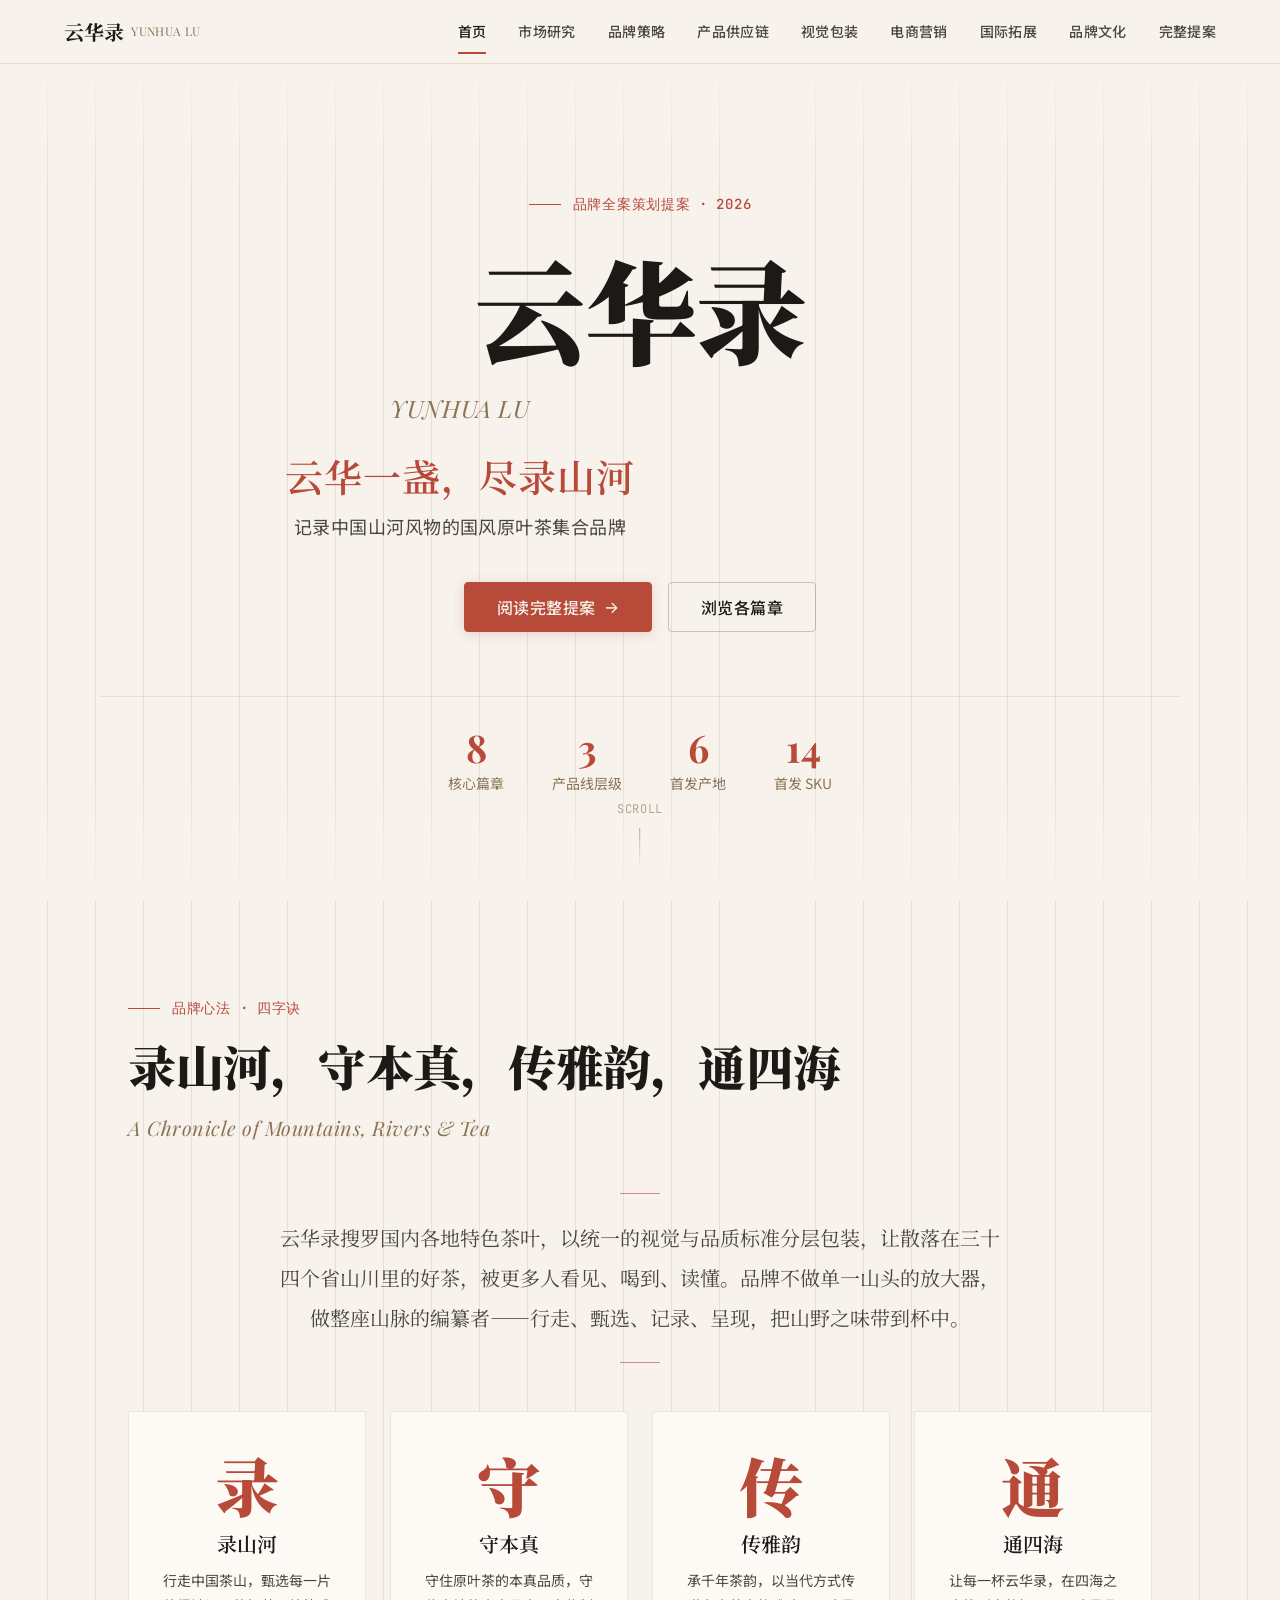
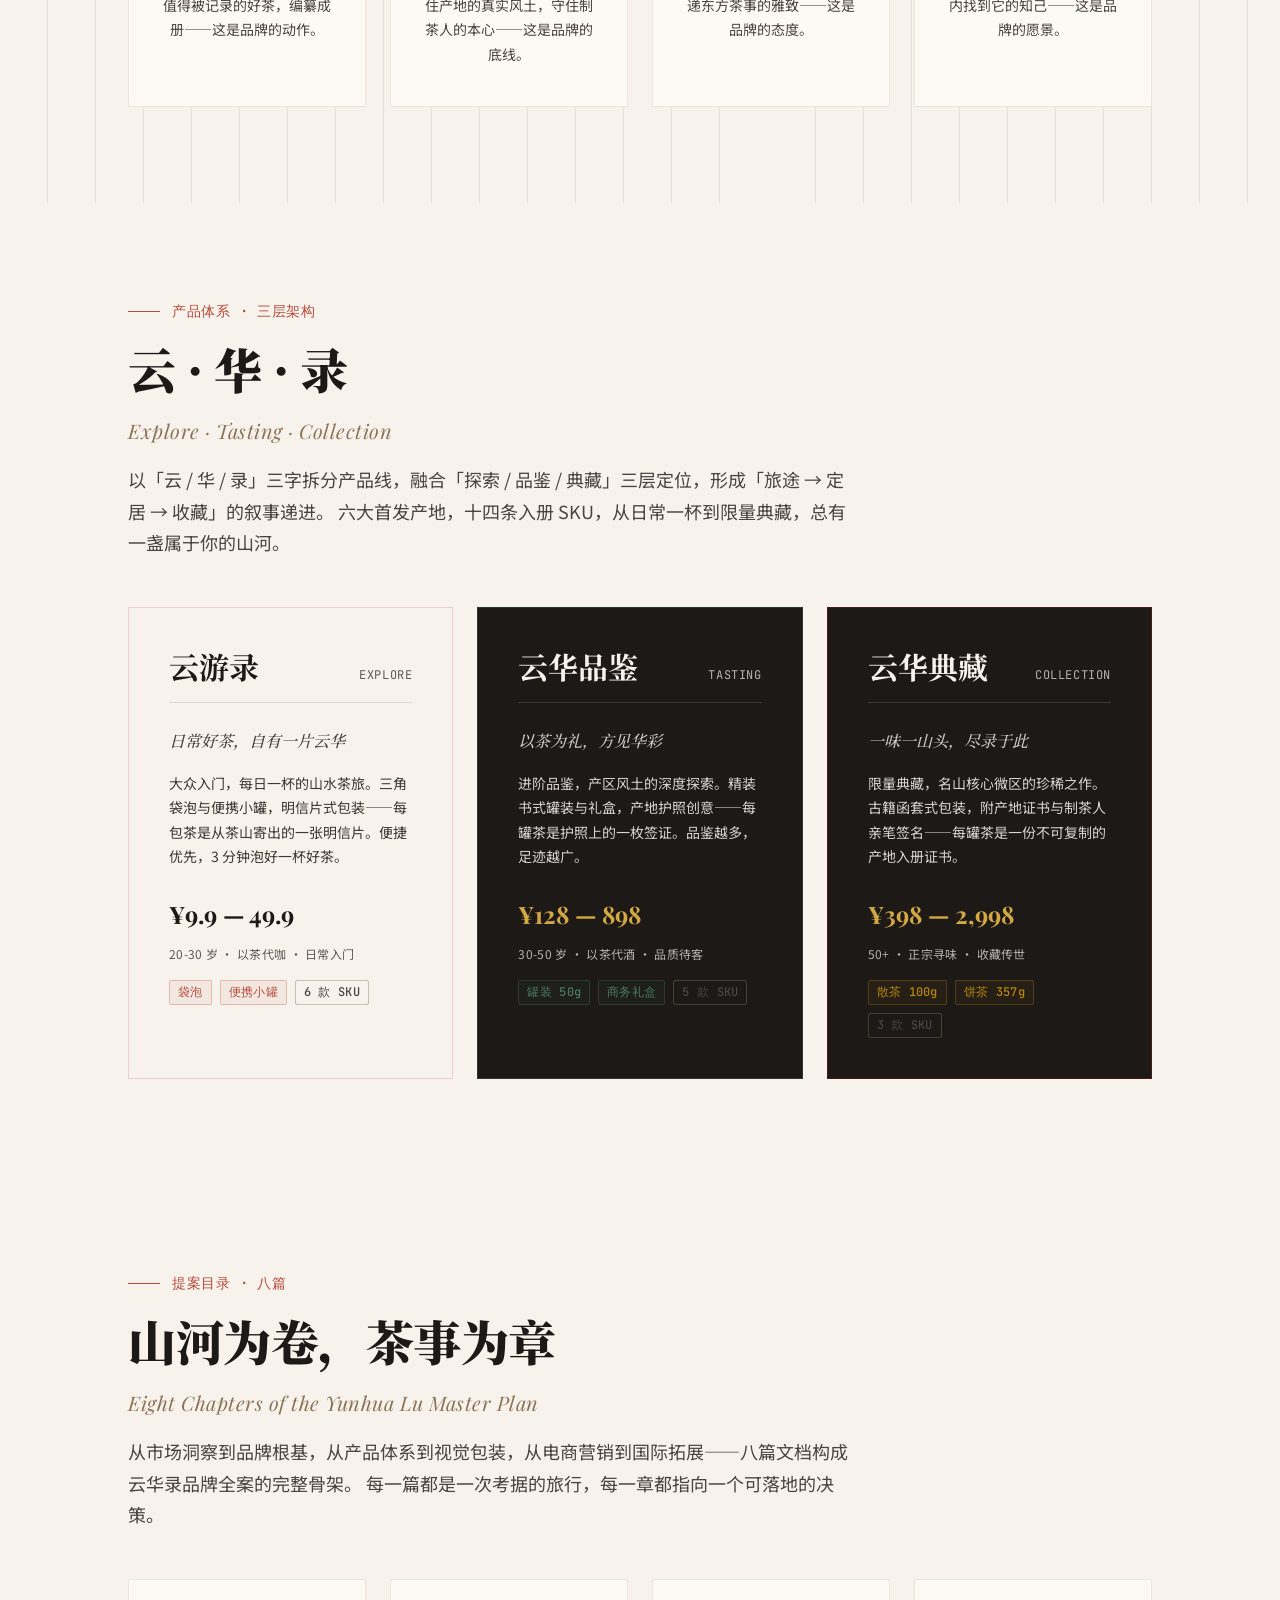
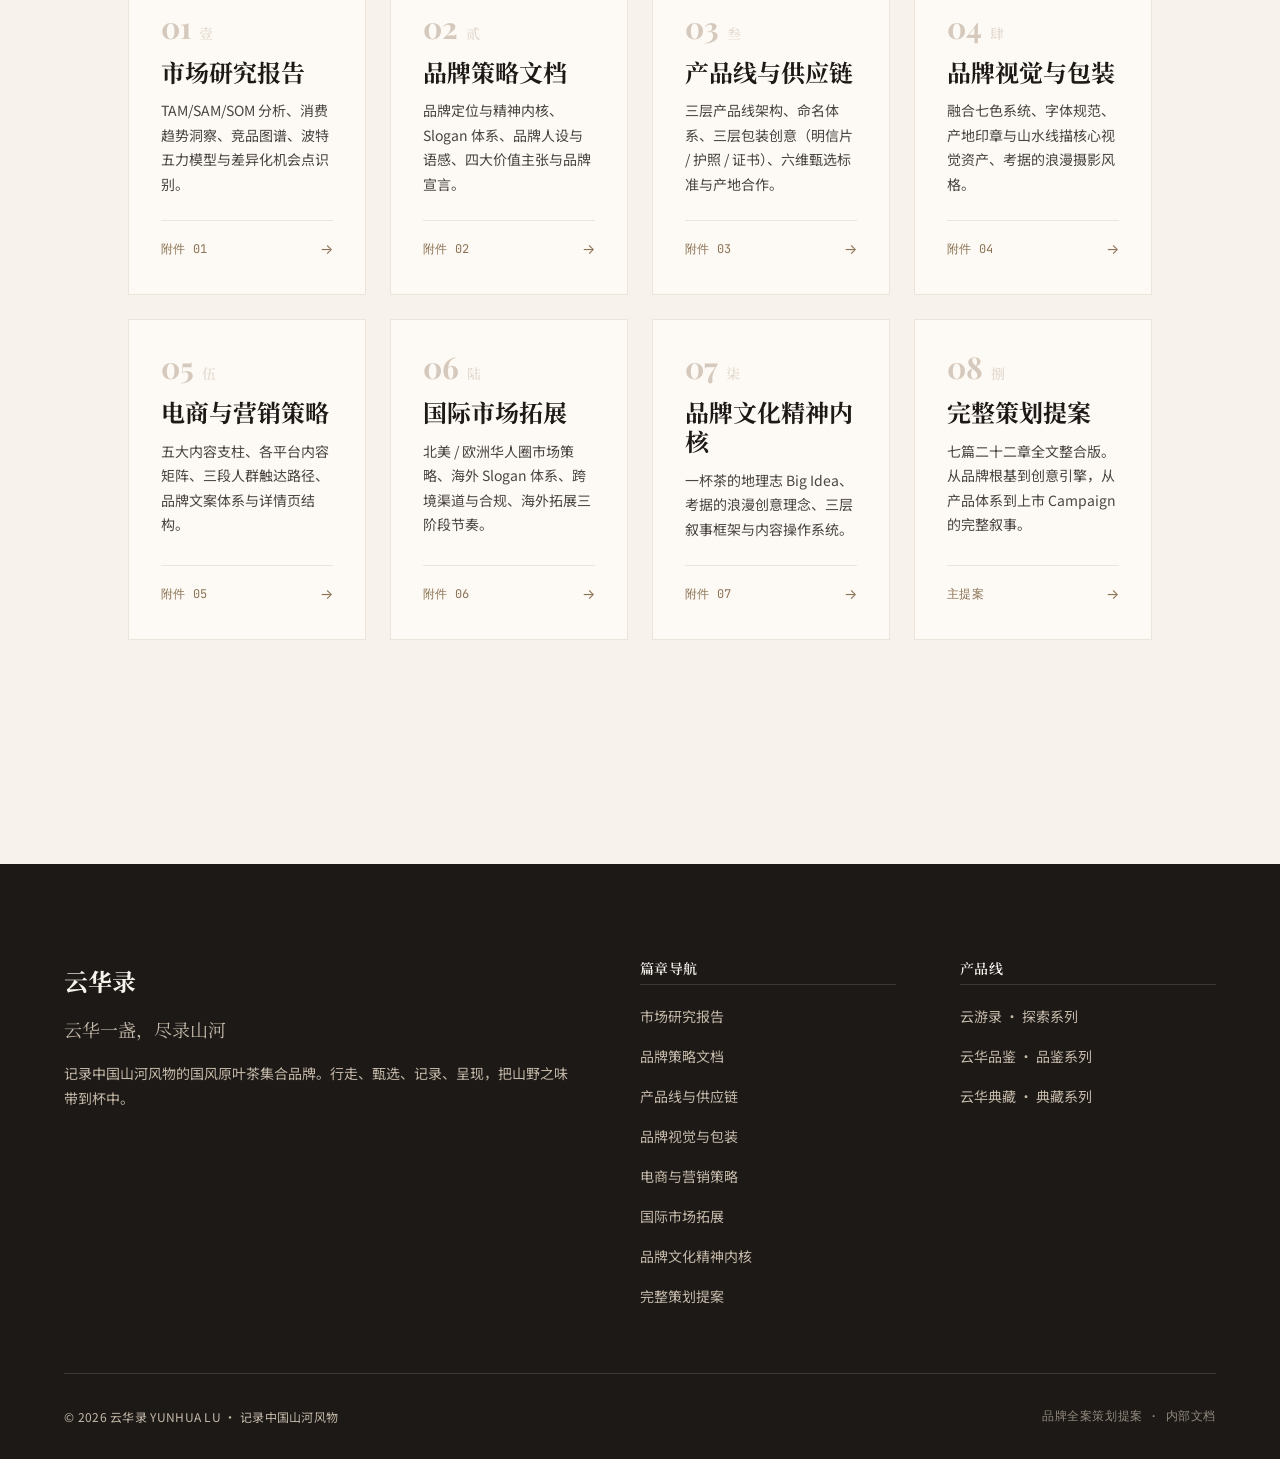
==== index.html @ d943ca6e "云华录品牌全案网站 - 新中式典籍风 9页HTML网站 + 6个CSS + 2个JS，总计724K - 首页：品牌Hero + 三层产品线 + 篇章导航 - 8个篇章页：市场研究/品牌策略/产品供应链" ====
<!DOCTYPE html>
<html lang="zh-CN">
<head>
  <meta charset="UTF-8">
  <meta name="viewport" content="width=device-width, initial-scale=1.0">
  <title>云华录 · 云华一盏，尽录山河</title>
  <meta name="description" content="云华录——记录中国山河风物的国风原叶茶集合品牌。云华一盏，尽录山河。读中国，喝好茶。品牌全案策划提案。">
  <meta name="author" content="云华录品牌策划组">

  <!-- 设计令牌（tokens → base → layout → components） -->
  <link rel="stylesheet" href="assets/css/tokens.css">
  <link rel="stylesheet" href="assets/css/base.css">
  <link rel="stylesheet" href="assets/css/layout.css">
  <link rel="stylesheet" href="assets/css/components.css">
  <link rel="stylesheet" href="assets/css/pages.css">

  <!-- Favicon（inline SVG · 封泥朱底 + 云字） -->
  <link rel="icon" href="data:image/svg+xml,<svg xmlns='http://www.w3.org/2000/svg' viewBox='0 0 36 36'><rect width='36' height='36' rx='2' fill='%23B84A3A'/><text x='18' y='26' font-size='20' font-family='serif' font-weight='bold' fill='%23F7F2EC' text-anchor='middle'>云</text></svg>">

  <!-- 首页专属样式 + JS/CSS 兼容垫片 -->
  <style>
    /* ===== 首页区块通用 ===== */
    .home-section {
      position: relative;
      padding: var(--space-24) var(--space-page-x);
      overflow: hidden;
    }

    /* ===== Hero 区 ===== */
    .home-hero {
      position: relative;
      min-height: calc(100vh - var(--space-nav-height));
      display: flex;
      flex-direction: column;
      align-items: center;
      justify-content: center;
      padding: var(--space-20) var(--space-page-x) var(--space-16);
      overflow: hidden;
    }
    .home-hero-inner {
      position: relative;
      z-index: 1;
      width: 100%;
      max-width: var(--container-content);
      margin-inline: auto;
      text-align: center;
    }
    .home-hero .hero-content { margin-inline: auto; text-align: center; }
    .home-hero .hero-eyebrow { justify-content: center; }
    .home-hero .hero-title {
      font-size: clamp(4rem, 2.5rem + 8vw, 7rem);
      margin-bottom: var(--space-3);
    }
    .home-hero .hero-title-en { margin-bottom: var(--space-6); }
    .home-hero .hero-desc { margin-inline: auto; }
    .home-hero .hero-actions { justify-content: center; }
    .home-hero .hero-stats { justify-content: center; }

    /* 主 Slogan（封泥朱大字） */
    .hero-slogan {
      font-family: var(--font-cn-heading);
      font-size: var(--text-3xl);
      font-weight: var(--font-weight-semibold);
      color: var(--color-accent-vermilion);
      letter-spacing: var(--tracking-wide);
      line-height: var(--leading-tight);
      margin-bottom: var(--space-3);
    }

    /* 品牌定位语 */
    .hero-positioning {
      font-family: var(--font-cn-body);
      font-size: var(--text-md);
      color: var(--color-text-secondary);
      letter-spacing: var(--tracking-wide);
      margin-bottom: var(--space-10);
    }

    /* 滚动引导 */
    .scroll-cue {
      position: absolute;
      bottom: var(--space-8);
      left: 50%;
      transform: translateX(-50%);
      display: flex;
      flex-direction: column;
      align-items: center;
      gap: var(--space-2);
      z-index: 1;
      pointer-events: none;
    }
    .scroll-cue-text {
      font-family: var(--font-mono);
      font-size: var(--text-xs);
      color: var(--color-text-tertiary);
      letter-spacing: var(--tracking-wider);
      text-transform: uppercase;
    }
    .scroll-cue-line {
      width: 1px;
      height: 40px;
      background: linear-gradient(to bottom, var(--color-text-tertiary), transparent);
      animation: scroll-cue-pulse 2.4s var(--ease-in-out) infinite;
      transform-origin: top;
    }
    @keyframes scroll-cue-pulse {
      0%, 100% { opacity: 0.25; transform: scaleY(0.5); }
      50% { opacity: 1; transform: scaleY(1); }
    }
    @media (prefers-reduced-motion: reduce) {
      .scroll-cue-line { animation: none; opacity: 0.5; }
    }

    /* ===== 品牌精髓区引言 ===== */
    .essence-intro {
      max-width: var(--container-prose);
      margin: var(--space-8) auto 0;
      font-family: var(--font-cn-heading);
      font-size: var(--text-lg);
      line-height: var(--leading-loose);
      color: var(--color-text-secondary);
      text-align: center;
      position: relative;
      z-index: 1;
    }
    .essence-intro::before,
    .essence-intro::after {
      content: "";
      display: block;
      width: 40px;
      height: 1px;
      background: var(--color-accent-vermilion);
      margin: var(--space-6) auto;
      opacity: 0.6;
    }

    /* ===== 产品线区 ===== */
    .product-line-slogan {
      font-family: var(--font-cn-heading);
      font-size: var(--text-base);
      font-weight: var(--font-weight-medium);
      opacity: 0.8;
      margin-bottom: var(--space-4);
      font-style: italic;
    }
    .product-line-meta {
      display: flex;
      flex-wrap: wrap;
      gap: var(--space-2);
      margin-top: var(--space-4);
    }

    /* ===== 篇章导航区副标题 ===== */
    .home-chapters .section-header {
      margin-bottom: var(--space-4);
    }

    /* ===== JS/CSS 兼容垫片 ===== */
    /* scroll.js 添加 .in-view，但 components.css 目标为 .visible —— 垫片桥接 */
    .reveal.in-view {
      opacity: 1;
      transform: translateY(0);
    }
    /* scroll.js 添加 .is-visible，但 components.css 目标为 .visible —— 垫片桥接 */
    .back-to-top.is-visible {
      opacity: 1;
      visibility: visible;
      transform: translateY(0);
    }
  </style>
</head>
<body>

  <!-- 阅读进度条 -->
  <div class="reading-progress" aria-hidden="true"></div>

  <!-- ==========================================================================
       全局导航（.site-nav · 固定顶部 · 暖宣白底 + 藏经褐细线）
       ========================================================================== -->
  <header class="site-nav">
    <div class="site-nav-inner">
      <a href="index.html" class="nav-logo">
        <span>云华录</span>
        <span class="nav-logo-en">YUNHUA LU</span>
      </a>

      <ul class="nav-list">
        <li><a href="index.html" class="nav-link active">首页</a></li>
        <li><a href="pages/market-research.html" class="nav-link">市场研究</a></li>
        <li><a href="pages/brand-foundation.html" class="nav-link">品牌策略</a></li>
        <li><a href="pages/product-supply.html" class="nav-link">产品供应链</a></li>
        <li><a href="pages/visual-packaging.html" class="nav-link">视觉包装</a></li>
        <li><a href="pages/ecommerce-marketing.html" class="nav-link">电商营销</a></li>
        <li><a href="pages/international.html" class="nav-link">国际拓展</a></li>
        <li><a href="pages/brand-culture.html" class="nav-link">品牌文化</a></li>
        <li><a href="pages/full-proposal.html" class="nav-link">完整提案</a></li>
      </ul>

      <button class="nav-toggle" aria-label="打开菜单" aria-expanded="false">
        <span></span><span></span><span></span>
      </button>
    </div>
  </header>

  <!-- 移动端全屏抽屉菜单 -->
  <div class="nav-drawer">
    <ul class="nav-drawer-list">
      <li><a href="index.html" class="nav-drawer-link active">首页</a></li>
      <li><a href="pages/market-research.html" class="nav-drawer-link">市场研究</a></li>
      <li><a href="pages/brand-foundation.html" class="nav-drawer-link">品牌策略</a></li>
      <li><a href="pages/product-supply.html" class="nav-drawer-link">产品供应链</a></li>
      <li><a href="pages/visual-packaging.html" class="nav-drawer-link">视觉包装</a></li>
      <li><a href="pages/ecommerce-marketing.html" class="nav-drawer-link">电商营销</a></li>
      <li><a href="pages/international.html" class="nav-drawer-link">国际拓展</a></li>
      <li><a href="pages/brand-culture.html" class="nav-drawer-link">品牌文化</a></li>
      <li><a href="pages/full-proposal.html" class="nav-drawer-link">完整提案</a></li>
    </ul>
  </div>

  <!-- ==========================================================================
       页面主体
       ========================================================================== -->
  <main class="site-main">

    <!-- ===================== Hero 区 ===================== -->
    <section class="home-hero">
      <!-- 茶典格线竖线背景（上下淡出） -->
      <div class="tea-grid-bg-fade" aria-hidden="true"></div>

      <div class="home-hero-inner">
        <div class="hero-content reveal">
          <div class="hero-eyebrow">品牌全案策划提案 · 2026</div>

          <h1 class="hero-title">云华录</h1>
          <p class="hero-title-en">YUNHUA LU</p>

          <p class="hero-slogan">云华一盏，尽录山河</p>
          <p class="hero-positioning">记录中国山河风物的国风原叶茶集合品牌</p>

          <div class="hero-actions">
            <a href="pages/full-proposal.html" class="btn btn-primary btn-lg btn-arrow">阅读完整提案</a>
            <a href="#chapters" class="btn btn-outline btn-lg">浏览各篇章</a>
          </div>

          <div class="hero-stats">
            <div class="hero-stat">
              <span class="hero-stat-value">8</span>
              <span class="hero-stat-label">核心篇章</span>
            </div>
            <div class="hero-stat">
              <span class="hero-stat-value">3</span>
              <span class="hero-stat-label">产品线层级</span>
            </div>
            <div class="hero-stat">
              <span class="hero-stat-value">6</span>
              <span class="hero-stat-label">首发产地</span>
            </div>
            <div class="hero-stat">
              <span class="hero-stat-value">14</span>
              <span class="hero-stat-label">首发 SKU</span>
            </div>
          </div>
        </div>
      </div>

      <!-- 滚动引导动画 -->
      <div class="scroll-cue" aria-hidden="true">
        <span class="scroll-cue-text">SCROLL</span>
        <span class="scroll-cue-line"></span>
      </div>
    </section>

    <!-- ===================== 品牌精髓区 ===================== -->
    <section class="home-section home-essence" id="essence">
      <!-- 茶典格线竖线背景 -->
      <div class="tea-grid-bg" aria-hidden="true"></div>

      <div class="container-wide" style="position: relative; z-index: 1;">
        <div class="section-header reveal">
          <div class="section-eyebrow">品牌心法 · 四字诀</div>
          <h2 class="section-title">录山河，守本真，传雅韵，通四海</h2>
          <p class="section-title-en">A Chronicle of Mountains, Rivers &amp; Tea</p>
        </div>

        <!-- 品牌故事引言（提取自主提案 1.1 品牌定位） -->
        <blockquote class="essence-intro reveal">
          云华录搜罗国内各地特色茶叶，以统一的视觉与品质标准分层包装，让散落在三十四个省山川里的好茶，被更多人看见、喝到、读懂。品牌不做单一山头的放大器，做整座山脉的编纂者——行走、甄选、记录、呈现，把山野之味带到杯中。
        </blockquote>

        <!-- 四字诀卡片 -->
        <div class="essence-grid">
          <div class="essence-card reveal reveal-delay-1">
            <div class="essence-char">录</div>
            <h3 class="essence-title">录山河</h3>
            <p class="essence-desc">行走中国茶山，甄选每一片值得被记录的好茶，编纂成册——这是品牌的动作。</p>
          </div>
          <div class="essence-card reveal reveal-delay-2">
            <div class="essence-char">守</div>
            <h3 class="essence-title">守本真</h3>
            <p class="essence-desc">守住原叶茶的本真品质，守住产地的真实风土，守住制茶人的本心——这是品牌的底线。</p>
          </div>
          <div class="essence-card reveal reveal-delay-3">
            <div class="essence-char">传</div>
            <h3 class="essence-title">传雅韵</h3>
            <p class="essence-desc">承千年茶韵，以当代方式传递东方茶事的雅致——这是品牌的态度。</p>
          </div>
          <div class="essence-card reveal reveal-delay-4">
            <div class="essence-char">通</div>
            <h3 class="essence-title">通四海</h3>
            <p class="essence-desc">让每一杯云华录，在四海之内找到它的知己——这是品牌的愿景。</p>
          </div>
        </div>
      </div>
    </section>

    <!-- ===================== 三层产品线展示 ===================== -->
    <section class="home-section home-products" id="products">
      <div class="container-wide">
        <div class="section-header reveal">
          <div class="section-eyebrow">产品体系 · 三层架构</div>
          <h2 class="section-title">云 · 华 · 录</h2>
          <p class="section-title-en">Explore · Tasting · Collection</p>
          <p class="section-desc">
            以「云 / 华 / 录」三字拆分产品线，融合「探索 / 品鉴 / 典藏」三层定位，形成「旅途 → 定居 → 收藏」的叙事递进。
            六大首发产地，十四条入册 SKU，从日常一杯到限量典藏，总有一盏属于你的山河。
          </p>
        </div>

        <div class="card-grid card-grid-3">
          <!-- 云游录 · 探索线 -->
          <div class="product-line product-line-explore reveal reveal-delay-1">
            <div class="product-line-header">
              <span class="product-line-name">云游录</span>
              <span class="product-line-tier">EXPLORE</span>
            </div>
            <p class="product-line-slogan">日常好茶，自有一片云华</p>
            <p class="product-line-desc">
              大众入门，每日一杯的山水茶旅。三角袋泡与便携小罐，明信片式包装——每包茶是从茶山寄出的一张明信片。便捷优先，3 分钟泡好一杯好茶。
            </p>
            <p class="product-line-price">¥9.9 — 49.9</p>
            <p class="product-line-target">20-30 岁 · 以茶代咖 · 日常入门</p>
            <div class="product-line-meta">
              <span class="tag tag-vermilion">袋泡</span>
              <span class="tag tag-vermilion">便携小罐</span>
              <span class="tag tag-outline">6 款 SKU</span>
            </div>
          </div>

          <!-- 云华品鉴 · 品鉴线 -->
          <div class="product-line product-line-tasting reveal reveal-delay-2">
            <div class="product-line-header">
              <span class="product-line-name">云华品鉴</span>
              <span class="product-line-tier">TASTING</span>
            </div>
            <p class="product-line-slogan">以茶为礼，方见华彩</p>
            <p class="product-line-desc">
              进阶品鉴，产区风土的深度探索。精装书式罐装与礼盒，产地护照创意——每罐茶是护照上的一枚签证。品鉴越多，足迹越广。
            </p>
            <p class="product-line-price">¥128 — 898</p>
            <p class="product-line-target">30-50 岁 · 以茶代酒 · 品质待客</p>
            <div class="product-line-meta">
              <span class="tag tag-pine">罐装 50g</span>
              <span class="tag tag-pine">商务礼盒</span>
              <span class="tag tag-outline">5 款 SKU</span>
            </div>
          </div>

          <!-- 云华典藏 · 典藏线 -->
          <div class="product-line product-line-collection reveal reveal-delay-3">
            <div class="product-line-header">
              <span class="product-line-name">云华典藏</span>
              <span class="product-line-tier">COLLECTION</span>
            </div>
            <p class="product-line-slogan">一味一山头，尽录于此</p>
            <p class="product-line-desc">
              限量典藏，名山核心微区的珍稀之作。古籍函套式包装，附产地证书与制茶人亲笔签名——每罐茶是一份不可复制的产地入册证书。
            </p>
            <p class="product-line-price">¥398 — 2,998</p>
            <p class="product-line-target">50+ · 正宗寻味 · 收藏传世</p>
            <div class="product-line-meta">
              <span class="tag tag-gold">散茶 100g</span>
              <span class="tag tag-gold">饼茶 357g</span>
              <span class="tag tag-outline">3 款 SKU</span>
            </div>
          </div>
        </div>
      </div>
    </section>

    <!-- ===================== 篇章导航区 ===================== -->
    <section class="home-section home-chapters" id="chapters">
      <div class="container-wide">
        <div class="section-header reveal">
          <div class="section-eyebrow">提案目录 · 八篇</div>
          <h2 class="section-title">山河为卷，茶事为章</h2>
          <p class="section-title-en">Eight Chapters of the Yunhua Lu Master Plan</p>
          <p class="section-desc">
            从市场洞察到品牌根基，从产品体系到视觉包装，从电商营销到国际拓展——八篇文档构成云华录品牌全案的完整骨架。
            每一篇都是一次考据的旅行，每一章都指向一个可落地的决策。
          </p>
        </div>

        <div class="chapter-grid">
          <!-- 篇章 01 -->
          <a href="pages/market-research.html" class="chapter-card reveal reveal-delay-1">
            <div class="chapter-card-num">01<span class="chapter-card-num-cn">壹</span></div>
            <h3 class="chapter-card-title">市场研究报告</h3>
            <p class="chapter-card-desc">TAM/SAM/SOM 分析、消费趋势洞察、竞品图谱、波特五力模型与差异化机会点识别。</p>
            <div class="chapter-card-footer">
              <span class="chapter-card-tag">附件 01</span>
              <span class="chapter-card-arrow">→</span>
            </div>
          </a>

          <!-- 篇章 02 -->
          <a href="pages/brand-foundation.html" class="chapter-card reveal reveal-delay-2">
            <div class="chapter-card-num">02<span class="chapter-card-num-cn">贰</span></div>
            <h3 class="chapter-card-title">品牌策略文档</h3>
            <p class="chapter-card-desc">品牌定位与精神内核、Slogan 体系、品牌人设与语感、四大价值主张与品牌宣言。</p>
            <div class="chapter-card-footer">
              <span class="chapter-card-tag">附件 02</span>
              <span class="chapter-card-arrow">→</span>
            </div>
          </a>

          <!-- 篇章 03 -->
          <a href="pages/product-supply.html" class="chapter-card reveal reveal-delay-3">
            <div class="chapter-card-num">03<span class="chapter-card-num-cn">叁</span></div>
            <h3 class="chapter-card-title">产品线与供应链</h3>
            <p class="chapter-card-desc">三层产品线架构、命名体系、三层包装创意（明信片 / 护照 / 证书）、六维甄选标准与产地合作。</p>
            <div class="chapter-card-footer">
              <span class="chapter-card-tag">附件 03</span>
              <span class="chapter-card-arrow">→</span>
            </div>
          </a>

          <!-- 篇章 04 -->
          <a href="pages/visual-packaging.html" class="chapter-card reveal reveal-delay-4">
            <div class="chapter-card-num">04<span class="chapter-card-num-cn">肆</span></div>
            <h3 class="chapter-card-title">品牌视觉与包装</h3>
            <p class="chapter-card-desc">融合七色系统、字体规范、产地印章与山水线描核心视觉资产、考据的浪漫摄影风格。</p>
            <div class="chapter-card-footer">
              <span class="chapter-card-tag">附件 04</span>
              <span class="chapter-card-arrow">→</span>
            </div>
          </a>

          <!-- 篇章 05 -->
          <a href="pages/ecommerce-marketing.html" class="chapter-card reveal reveal-delay-1">
            <div class="chapter-card-num">05<span class="chapter-card-num-cn">伍</span></div>
            <h3 class="chapter-card-title">电商与营销策略</h3>
            <p class="chapter-card-desc">五大内容支柱、各平台内容矩阵、三段人群触达路径、品牌文案体系与详情页结构。</p>
            <div class="chapter-card-footer">
              <span class="chapter-card-tag">附件 05</span>
              <span class="chapter-card-arrow">→</span>
            </div>
          </a>

          <!-- 篇章 06 -->
          <a href="pages/international.html" class="chapter-card reveal reveal-delay-2">
            <div class="chapter-card-num">06<span class="chapter-card-num-cn">陆</span></div>
            <h3 class="chapter-card-title">国际市场拓展</h3>
            <p class="chapter-card-desc">北美 / 欧洲华人圈市场策略、海外 Slogan 体系、跨境渠道与合规、海外拓展三阶段节奏。</p>
            <div class="chapter-card-footer">
              <span class="chapter-card-tag">附件 06</span>
              <span class="chapter-card-arrow">→</span>
            </div>
          </a>

          <!-- 篇章 07 -->
          <a href="pages/brand-culture.html" class="chapter-card reveal reveal-delay-3">
            <div class="chapter-card-num">07<span class="chapter-card-num-cn">柒</span></div>
            <h3 class="chapter-card-title">品牌文化精神内核</h3>
            <p class="chapter-card-desc">一杯茶的地理志 Big Idea、考据的浪漫创意理念、三层叙事框架与内容操作系统。</p>
            <div class="chapter-card-footer">
              <span class="chapter-card-tag">附件 07</span>
              <span class="chapter-card-arrow">→</span>
            </div>
          </a>

          <!-- 篇章 08 -->
          <a href="pages/full-proposal.html" class="chapter-card reveal reveal-delay-4">
            <div class="chapter-card-num">08<span class="chapter-card-num-cn">捌</span></div>
            <h3 class="chapter-card-title">完整策划提案</h3>
            <p class="chapter-card-desc">七篇二十二章全文整合版。从品牌根基到创意引擎，从产品体系到上市 Campaign 的完整叙事。</p>
            <div class="chapter-card-footer">
              <span class="chapter-card-tag">主提案</span>
              <span class="chapter-card-arrow">→</span>
            </div>
          </a>
        </div>
      </div>
    </section>

  </main>

  <!-- ==========================================================================
       全局页脚（墨岩深底 · 暖宣白文字）
       ========================================================================== -->
  <footer class="site-footer">
    <div class="site-footer-inner">
      <div class="footer-main">
        <!-- 品牌信息 -->
        <div class="footer-brand">
          <div class="footer-logo">云华录</div>
          <p class="footer-slogan">云华一盏，尽录山河</p>
          <p class="footer-desc">记录中国山河风物的国风原叶茶集合品牌。行走、甄选、记录、呈现，把山野之味带到杯中。</p>
        </div>

        <!-- 篇章导航 -->
        <div class="footer-nav-col">
          <h4 class="footer-nav-title">篇章导航</h4>
          <ul class="footer-nav-list">
            <li><a href="pages/market-research.html" class="footer-nav-link">市场研究报告</a></li>
            <li><a href="pages/brand-foundation.html" class="footer-nav-link">品牌策略文档</a></li>
            <li><a href="pages/product-supply.html" class="footer-nav-link">产品线与供应链</a></li>
            <li><a href="pages/visual-packaging.html" class="footer-nav-link">品牌视觉与包装</a></li>
            <li><a href="pages/ecommerce-marketing.html" class="footer-nav-link">电商与营销策略</a></li>
            <li><a href="pages/international.html" class="footer-nav-link">国际市场拓展</a></li>
            <li><a href="pages/brand-culture.html" class="footer-nav-link">品牌文化精神内核</a></li>
            <li><a href="pages/full-proposal.html" class="footer-nav-link">完整策划提案</a></li>
          </ul>
        </div>

        <!-- 产品线 -->
        <div class="footer-nav-col">
          <h4 class="footer-nav-title">产品线</h4>
          <ul class="footer-nav-list">
            <li><span class="footer-nav-link">云游录 · 探索系列</span></li>
            <li><span class="footer-nav-link">云华品鉴 · 品鉴系列</span></li>
            <li><span class="footer-nav-link">云华典藏 · 典藏系列</span></li>
          </ul>
        </div>
      </div>

      <div class="footer-bottom">
        <span class="footer-copyright">© 2026 云华录 YUNHUA LU · 记录中国山河风物</span>
        <span class="footer-meta">品牌全案策划提案 · 内部文档</span>
      </div>
    </div>
  </footer>

  <!-- 回到顶部按钮 -->
  <button class="back-to-top" aria-label="回到顶部">
    <svg viewBox="0 0 24 24" fill="none" stroke="currentColor" stroke-width="2.5" stroke-linecap="round" stroke-linejoin="round">
      <path d="M12 19V5M5 12l7-7 7 7"/>
    </svg>
  </button>

  <!-- 脚本 -->
  <script src="assets/js/main.js" defer></script>
  <script src="assets/js/scroll.js" defer></script>
</body>
</html>
---- assets/css/tokens.css ----
/* ==========================================================================
   云华录品牌全案网站 · 设计令牌（Design Tokens）
   Design System Expert: 彩格调（Cai）| 2026.06

   基于附件04第九章融合色彩系统 + 需求摘要生成
   新中式典籍风——「静雅闲韵 + 活力」，考据的浪漫

   使用方式：在 HTML <head> 中引入本文件
   <link rel="stylesheet" href="assets/css/tokens.css">
   所有样式引用 var(--token-name)
   ========================================================================== */

/* ==========================================================================
   1. 字体加载（Google Fonts CDN）
   ========================================================================== */

@import url('https://fonts.googleapis.com/css2?family=Noto+Serif+SC:wght@300;400;500;700;900&family=Noto+Sans+SC:wght@300;400;500;700&family=Playfair+Display:ital,wght@0,400;0,700;0,900;1,400&family=Inter:wght@400;500;600;700&family=JetBrains+Mono:wght@400;500&display=swap');

/* ==========================================================================
   2. 色彩令牌（Color Tokens）
   ========================================================================== */

:root {
  /* --- 主色板（融合色彩系统 · 第九章升级版） --- */
  --color-bg-primary: #F7F2EC;             /* 暖宣白 - 全站主底色 */
  --color-text-primary: #1C1917;           /* 墨岩深 - 主文字色 */
  --color-accent-vermilion: #B84A3A;       /* 封泥朱 - 品牌点缀色 */
  --color-accent-vermilion-hover: #A03D2E; /* 封泥朱 hover 加深 */
  --color-accent-vermilion-active: #8A3325;/* 封泥朱 active 更深 */
  --color-accent-pine: #4A7B5C;            /* 松烟青 - 辅助强调色 */
  --color-accent-brown: #8B7355;           /* 藏经褐 - 线条/边框/格线基色 */

  /* --- 原始色板（附件04基础版 · 兼容备用） --- */
  --color-yun-yan-white: #F5F0EB;          /* 云砚白 */
  --color-yun-shan-ink: #2C2C2C;           /* 云山墨 */
  --color-hua-cai-vermilion: #C45B3E;      /* 华彩朱 */
  --color-shan-lan-green: #7B9E87;         /* 山岚青 */

  /* --- 功能色 --- */
  --color-success: #B8D4A3;                /* 新茶绿 - 新品/促销标签 */
  --color-success-text: #5A7A4A;           /* 茶梗绿 - 成功文字色 */
  --color-success-bg: rgba(184, 212, 163, 0.15);
  --color-warning: #D94F4F;                /* 警示红 - 重要提醒 */
  --color-warning-text: #B83838;           /* 深警红 - 警示文字色 */
  --color-warning-bg: rgba(217, 79, 79, 0.10);
  --color-info: #5B8BA0;                   /* 信息蓝 - 链接/可交互 */
  --color-info-hover: #4A7588;             /* 深信息蓝 - 链接hover */
  --color-info-bg: rgba(91, 139, 160, 0.10);

  /* --- 印章与典藏色 --- */
  --color-seal-red: #B91C1C;               /* 赤铁红 - 印章/戳记 */
  --color-gold-foil: #B8860B;              /* 金箔色 - 典藏点缀 */
  --color-gold-foil-light: #D4A843;        /* 浅金箔 - hover/渐变 */

  /* --- 三层产品线配色 --- */
  /* 云游录（探索线） */
  --color-product-explore-bg: #F7F2EC;
  --color-product-explore-accent: #B84A3A;
  --color-product-explore-text: #1C1917;
  --color-product-explore-highlight: #4A7B5C;
  /* 云华品鉴（品鉴线） */
  --color-product-tasting-bg: #1C1917;
  --color-product-tasting-accent: #4A7B5C;
  --color-product-tasting-text: #F7F2EC;
  --color-product-tasting-highlight: #B8860B;
  /* 云华典藏（典藏线） */
  --color-product-collection-bg: #1C1917;
  --color-product-collection-accent: #B91C1C;
  --color-product-collection-text: #F7F2EC;
  --color-product-collection-highlight: #B8860B;

  /* --- 语义表面色 --- */
  --color-surface-page: #F7F2EC;           /* 页面底色 */
  --color-surface-card: #FDF9F4;           /* 卡片底色（比页面略亮） */
  --color-surface-card-alt: #EFE9E3;       /* 档案卡片底色（比页面略深） */
  --color-surface-elevated: #FFFFFF;       /* 弹出层/浮层底色 */
  --color-surface-dark: #1C1917;           /* 深色区块底色 */
  --color-surface-dark-alt: #2A2520;       /* 深色区块次级底色 */
  --color-surface-overlay: rgba(28, 25, 23, 0.60); /* 遮罩层 */

  /* --- 文字色层级 --- */
  --color-text-primary: #1C1917;           /* 正文主文字 · 15.8:1 AAA */
  --color-text-secondary: #4A4540;         /* 次要文字 · 10.2:1 AAA */
  --color-text-tertiary: #8B7355;          /* 辅助文字（藏经褐）· 4.6:1 AA */
  --color-text-muted: #A89B8A;             /* 弱化文字 · 仅装饰 */
  --color-text-inverse: #F7F2EC;           /* 深色底文字 · 15.8:1 AAA */
  --color-text-inverse-secondary: #C4B8A8; /* 深色底次要文字 · 8.5:1 AAA */
  --color-text-link: #5B8BA0;              /* 链接文字 · 4.8:1 AA */
  --color-text-link-hover: #B84A3A;        /* 链接hover · 5.2:1 AA */

  /* --- 边框色层级 --- */
  --color-border-default: rgba(139, 115, 85, 0.25);  /* 默认边框 */
  --color-border-light: rgba(139, 115, 85, 0.15);    /* 轻边框（格线用） */
  --color-border-strong: rgba(139, 115, 85, 0.40);   /* 强边框 */
  --color-border-accent: #B84A3A;                    /* 点缀边框 */
  --color-border-dark: rgba(247, 242, 236, 0.15);    /* 深色底边框 */

  /* ==========================================================================
     3. 字体令牌（Typography Tokens）
     ========================================================================== */

  /* --- 字体栈 --- */
  --font-cn-heading: "Noto Serif SC", "Source Han Serif SC", "思源宋体", "STSong", serif;
  --font-cn-body: "Noto Sans SC", "Source Han Sans SC", "思源黑体", "PingFang SC", "Microsoft YaHei", sans-serif;
  --font-en-heading: "Playfair Display", "Noto Serif SC", serif;
  --font-en-body: "Inter", "Helvetica Neue", Arial, sans-serif;
  --font-mono: "JetBrains Mono", "Fira Code", "Courier New", monospace;
  --font-decorative: "Noto Serif SC", "Playfair Display", serif;

  /* --- 字号层级（clamp 流式响应） --- */
  --text-xs: 0.75rem;      /* 12px */
  --text-sm: 0.875rem;     /* 14px */
  --text-base: 1rem;       /* 16px */
  --text-md: 1.125rem;     /* 18px */
  --text-lg: 1.25rem;      /* 20px */
  --text-xl: clamp(1.25rem, 1.1rem + 0.6vw, 1.5rem);    /* 20→24px */
  --text-2xl: clamp(1.5rem, 1.2rem + 1.2vw, 1.875rem);  /* 24→30px */
  --text-3xl: clamp(1.75rem, 1.3rem + 2vw, 2.375rem);   /* 28→38px */
  --text-4xl: clamp(2.25rem, 1.6rem + 3vw, 3rem);       /* 36→48px */
  --text-5xl: clamp(2.75rem, 1.8rem + 4.5vw, 4rem);     /* 44→64px */
  --text-6xl: clamp(3.5rem, 2.2rem + 6vw, 5rem);        /* 56→80px */

  /* --- 字重 --- */
  --font-weight-light: 300;
  --font-weight-regular: 400;
  --font-weight-medium: 500;
  --font-weight-semibold: 600;
  --font-weight-bold: 700;
  --font-weight-black: 900;

  /* --- 行高 --- */
  --leading-none: 1.0;
  --leading-tight: 1.2;
  --leading-snug: 1.35;
  --leading-normal: 1.5;
  --leading-relaxed: 1.75;
  --leading-loose: 2.0;

  /* --- 字间距 --- */
  --tracking-tighter: -0.02em;
  --tracking-tight: -0.01em;
  --tracking-normal: 0;
  --tracking-wide: 0.025em;
  --tracking-wider: 0.05em;
  --tracking-widest: 0.1em;

  /* ==========================================================================
     4. 间距令牌（Spacing Tokens） · 4px 基准
     ========================================================================== */

  --space-0: 0;
  --space-1: 4px;
  --space-2: 8px;
  --space-3: 12px;
  --space-4: 16px;
  --space-5: 20px;
  --space-6: 24px;
  --space-8: 32px;
  --space-10: 40px;
  --space-12: 48px;
  --space-16: 64px;
  --space-20: 80px;
  --space-24: 96px;
  --space-32: 128px;

  /* --- 语义间距 --- */
  --space-page-x: clamp(16px, 5vw, 80px);  /* 页面左右边距 */
  --space-content-max: 720px;               /* 正文最大宽度 */
  --space-content-wide: 1080px;             /* 宽内容最大宽度 */
  --space-content-full: 1280px;             /* 全宽内容最大宽度 */
  --space-nav-height: 64px;                 /* 导航栏高度 */
  --space-nav-height-mobile: 56px;          /* 移动端导航栏高度 */

  /* ==========================================================================
     5. 圆角令牌（Border Radius Tokens）
     ========================================================================== */

  --radius-none: 0;        /* 卡片、表格、文档区块（典籍直角） */
  --radius-sm: 2px;        /* 标签、徽章 */
  --radius-md: 4px;        /* 按钮、输入框 */
  --radius-lg: 8px;        /* 浮层卡片、弹窗 */
  --radius-full: 9999px;   /* 圆形按钮、头像 */

  /* ==========================================================================
     6. 阴影令牌（Shadow Tokens）
     ========================================================================== */

  --shadow-none: none;
  --shadow-xs: 0 1px 2px rgba(28, 25, 23, 0.04);
  --shadow-sm: 0 2px 8px rgba(28, 25, 23, 0.06);
  --shadow-md: 0 4px 16px rgba(28, 25, 23, 0.08);
  --shadow-lg: 0 8px 32px rgba(28, 25, 23, 0.10);
  --shadow-xl: 0 16px 48px rgba(28, 25, 23, 0.12);
  --shadow-inset: inset 0 1px 3px rgba(28, 25, 23, 0.06);
  --shadow-vermilion: 0 2px 12px rgba(184, 74, 58, 0.20);

  /* ==========================================================================
     7. 布局令牌（Layout Tokens）
     ========================================================================== */

  /* --- 断点（仅作参考，实际用 @media） --- */
  --bp-mobile: 0;
  --bp-tablet: 768px;
  --bp-desktop: 1200px;
  --bp-wide: 1440px;

  /* --- 容器 --- */
  --container-prose: 720px;
  --container-content: 1080px;
  --container-wide: 1280px;
  --container-full: 1440px;

  /* --- 网格 --- */
  --grid-chapters-desktop: repeat(4, 1fr);
  --grid-chapters-tablet: repeat(2, 1fr);
  --grid-chapters-mobile: 1fr;
  --grid-values-desktop: repeat(4, 1fr);
  --grid-values-tablet: repeat(2, 1fr);
  --grid-values-mobile: 1fr;
  --grid-reading: 1fr 280px;
  --grid-reading-gap: 64px;
  --grid-gap-sm: 16px;
  --grid-gap-md: 24px;
  --grid-gap-lg: 32px;
  --grid-gap-xl: 48px;

  /* ==========================================================================
     8. 茶典格线系统令牌（Tea Classics Grid Tokens）
     ========================================================================== */

  /* --- 竖线 --- */
  --grid-line-vertical-width: 0.5px;
  --grid-line-vertical-width-mobile: 1px;
  --grid-line-vertical-spacing: 48px;
  --grid-line-vertical-spacing-tablet: 40px;
  --grid-line-vertical-color: rgba(139, 115, 85, 0.15);

  /* 竖线背景 pattern（repeating-linear-gradient 实现） */
  --grid-line-vertical-bg: repeating-linear-gradient(
    to right,
    transparent,
    transparent 47.5px,
    rgba(139, 115, 85, 0.15) 47.5px,
    rgba(139, 115, 85, 0.15) 48px
  );

  /* --- 横线 --- */
  --grid-line-horizontal-width: 1px;
  --grid-line-horizontal-color: rgba(139, 115, 85, 0.25);
  --grid-line-horizontal: 1px solid rgba(139, 115, 85, 0.25);
  --grid-line-horizontal-short: 48px solid rgba(139, 115, 85, 0.40);

  /* --- 茶语格线变体 --- */
  --grid-tea-script-opacity: 0.04;
  --grid-tea-script-color: rgba(28, 25, 23, 0.04);
  --grid-tea-script-writing-mode: vertical-rl;

  /* --- 卡片装饰竖线 --- */
  --grid-card-accent-width: 3px;
  --grid-card-accent-color: var(--color-accent-brown);

  /* ==========================================================================
     9. 动效令牌（Motion Tokens）
     ========================================================================== */

  /* --- 过渡时间 --- */
  --duration-instant: 0ms;
  --duration-fast: 150ms;
  --duration-normal: 250ms;
  --duration-slow: 400ms;
  --duration-slower: 600ms;
  --duration-ink: 2500ms;

  /* --- 缓动函数 --- */
  --ease-default: cubic-bezier(0.4, 0, 0.2, 1);
  --ease-in-out: cubic-bezier(0.45, 0, 0.55, 1);
  --ease-out: cubic-bezier(0, 0, 0.2, 1);
  --ease-in: cubic-bezier(0.4, 0, 1, 1);
  --ease-ink: cubic-bezier(0.25, 0.1, 0.25, 1);

  /* ==========================================================================
     10. Z-Index 层级令牌
     ========================================================================== */

  --z-base: 0;
  --z-content: 10;
  --z-sticky: 100;
  --z-back-to-top: 900;
  --z-nav: 1000;
  --z-dropdown: 1100;
  --z-overlay: 1200;
  --z-modal: 1300;
  --z-toast: 1400;
}

/* ==========================================================================
   11. 全局基础样式（Base Styles）
   ========================================================================== */

/* --- 重置 --- */
*, *::before, *::after {
  box-sizing: border-box;
  margin: 0;
  padding: 0;
}

html {
  font-size: 16px;
  scroll-behavior: smooth;
  -webkit-text-size-adjust: 100%;
}

body {
  font-family: var(--font-cn-body);
  font-size: var(--text-base);
  font-weight: var(--font-weight-regular);
  line-height: var(--leading-relaxed);
  color: var(--color-text-primary);
  background-color: var(--color-bg-primary);
  letter-spacing: var(--tracking-normal);
  -webkit-font-smoothing: antialiased;
  -moz-osx-font-smoothing: grayscale;
  text-rendering: optimizeLegibility;
}

/* --- 标题默认用宋体 --- */
h1, h2, h3, h4, h5, h6 {
  font-family: var(--font-cn-heading);
  font-weight: var(--font-weight-bold);
  line-height: var(--leading-tight);
  color: var(--color-text-primary);
}

h1 { font-size: var(--text-3xl); }
h2 { font-size: var(--text-2xl); }
h3 { font-size: var(--text-xl); }
h4 { font-size: var(--text-lg); }

/* --- 链接 --- */
a {
  color: var(--color-text-link);
  text-decoration: none;
  transition: color var(--duration-fast) var(--ease-default);
}

a:hover {
  color: var(--color-text-link-hover);
}

/* --- 段落 --- */
p {
  line-height: var(--leading-relaxed);
  max-width: var(--space-content-max);
}

/* --- 强调 --- */
strong, b {
  font-weight: var(--font-weight-semibold);
}

/* --- 代码 --- */
code, pre {
  font-family: var(--font-mono);
  font-size: var(--text-sm);
}

/* --- 图片 --- */
img {
  max-width: 100%;
  height: auto;
  display: block;
}

/* --- 列表 --- */
ul, ol {
  padding-left: var(--space-6);
  line-height: var(--leading-relaxed);
}

/* --- 表格基础 --- */
table {
  width: 100%;
  border-collapse: collapse;
  font-size: var(--text-base);
}

th, td {
  text-align: left;
  padding: var(--space-3) var(--space-4);
  border-bottom: 1px solid var(--color-border-light);
}

th {
  font-family: var(--font-cn-heading);
  font-weight: var(--font-weight-semibold);
  color: var(--color-text-primary);
}

/* --- 选中文字 --- */
::selection {
  background-color: rgba(184, 74, 58, 0.15);
  color: var(--color-text-primary);
}

/* --- 滚动条 --- */
::-webkit-scrollbar {
  width: 8px;
  height: 8px;
}

::-webkit-scrollbar-track {
  background: var(--color-surface-card-alt);
}

::-webkit-scrollbar-thumb {
  background: var(--color-border-strong);
  border-radius: var(--radius-sm);
}

::-webkit-scrollbar-thumb:hover {
  background: var(--color-accent-brown);
}

/* ==========================================================================
   12. 无障碍动效（Reduced Motion）
   ========================================================================== */

@media (prefers-reduced-motion: reduce) {
  *, *::before, *::after {
    animation-duration: 0.01ms !important;
    animation-iteration-count: 1 !important;
    transition-duration: 0.01ms !important;
    scroll-behavior: auto !important;
  }
}

/* ==========================================================================
   13. 响应式断点（Responsive Breakpoints）
   ========================================================================== */

/* --- 平板起 (≥768px) --- */
@media (min-width: 768px) {
  :root {
    --space-nav-height: 64px;
  }
}

/* --- 桌面起 (≥1200px) --- */
@media (min-width: 1200px) {
  :root {
    --space-page-x: clamp(32px, 5vw, 80px);
  }
}

/* --- 移动端 (<768px) 覆盖 --- */
@media (max-width: 767px) {
  :root {
    --space-nav-height: 56px;
    --grid-line-vertical-spacing: 0; /* 移动端隐藏竖线 */
  }

  body {
    font-size: var(--text-base); /* 移动端正文不低于16px */
  }

  /* 移动端段落最大宽度不限，撑满屏幕 */
  p {
    max-width: 100%;
  }
}

/* ==========================================================================
   文件结束 · 云华录设计令牌
   ========================================================================== */
---- assets/css/base.css ----
/* ==========================================================================
   云华录品牌全案网站 · 排版基础与工具类（base.css）
   Prototype Builder: 筑原型（Zhu）| 2026.06

   依赖：tokens.css（设计令牌，已包含 reset + body 基础样式）
   本文件在此基础上扩展：内容排版、容器工具类、间距工具类、章节装饰
   所有属性值引用 var(--token-name)，不硬编码
   ========================================================================== */


/* ==========================================================================
   1. 容器工具类（Container Utilities）
   ========================================================================== */

.container-prose {
  width: 100%;
  max-width: var(--container-prose);
  margin-inline: auto;
  padding-inline: var(--space-page-x);
}

.container-content {
  width: 100%;
  max-width: var(--container-content);
  margin-inline: auto;
  padding-inline: var(--space-page-x);
}

.container-wide {
  width: 100%;
  max-width: var(--container-wide);
  margin-inline: auto;
  padding-inline: var(--space-page-x);
}

.container-full {
  width: 100%;
  max-width: var(--container-full);
  margin-inline: auto;
  padding-inline: var(--space-page-x);
}


/* ==========================================================================
   2. 文本对齐工具类（Text Alignment）
   ========================================================================== */

.text-left { text-align: left; }
.text-center { text-align: center; }
.text-right { text-align: right; }

.text-primary { color: var(--color-text-primary); }
.text-secondary { color: var(--color-text-secondary); }
.text-tertiary { color: var(--color-text-tertiary); }
.text-muted { color: var(--color-text-muted); }
.text-vermilion { color: var(--color-accent-vermilion); }
.text-pine { color: var(--color-accent-pine); }
.text-brown { color: var(--color-accent-brown); }
.text-inverse { color: var(--color-text-inverse); }


/* ==========================================================================
   3. 间距工具类（Spacing Utilities）
   引用 var(--space-*) 令牌，kebab-case
   ========================================================================== */

/* --- margin-top --- */
.mt-0 { margin-top: var(--space-0); }
.mt-1 { margin-top: var(--space-1); }
.mt-2 { margin-top: var(--space-2); }
.mt-3 { margin-top: var(--space-3); }
.mt-4 { margin-top: var(--space-4); }
.mt-5 { margin-top: var(--space-5); }
.mt-6 { margin-top: var(--space-6); }
.mt-8 { margin-top: var(--space-8); }
.mt-10 { margin-top: var(--space-10); }
.mt-12 { margin-top: var(--space-12); }
.mt-16 { margin-top: var(--space-16); }
.mt-20 { margin-top: var(--space-20); }
.mt-24 { margin-top: var(--space-24); }

/* --- margin-bottom --- */
.mb-0 { margin-bottom: var(--space-0); }
.mb-1 { margin-bottom: var(--space-1); }
.mb-2 { margin-bottom: var(--space-2); }
.mb-3 { margin-bottom: var(--space-3); }
.mb-4 { margin-bottom: var(--space-4); }
.mb-5 { margin-bottom: var(--space-5); }
.mb-6 { margin-bottom: var(--space-6); }
.mb-8 { margin-bottom: var(--space-8); }
.mb-10 { margin-bottom: var(--space-10); }
.mb-12 { margin-bottom: var(--space-12); }
.mb-16 { margin-bottom: var(--space-16); }
.mb-20 { margin-bottom: var(--space-20); }
.mb-24 { margin-bottom: var(--space-24); }

/* --- margin inline --- */
.mx-auto { margin-inline: auto; }

/* --- padding --- */
.pt-0 { padding-top: var(--space-0); }
.pt-8 { padding-top: var(--space-8); }
.pt-16 { padding-top: var(--space-16); }
.pb-8 { padding-bottom: var(--space-8); }
.pb-16 { padding-bottom: var(--space-16); }


/* ==========================================================================
   4. 内容排版（Article Typography）
   正文阅读区 .article-prose 内的元素排版
   ========================================================================== */

.article-prose {
  font-family: var(--font-cn-body);
  font-size: var(--text-base);
  line-height: var(--leading-relaxed);
  color: var(--color-text-primary);
  max-width: var(--container-prose);
}

/* --- 段落间距 --- */
.article-prose p {
  margin-bottom: var(--space-6);
  line-height: var(--leading-relaxed);
  max-width: 100%;
}

.article-prose p:last-child {
  margin-bottom: var(--space-0);
}

/* --- 标题间距 --- */
.article-prose h2 {
  margin-top: var(--space-16);
  margin-bottom: var(--space-6);
  font-family: var(--font-cn-heading);
  font-size: var(--text-2xl);
  font-weight: var(--font-weight-bold);
  line-height: var(--leading-tight);
  letter-spacing: var(--tracking-tight);
}

.article-prose h3 {
  margin-top: var(--space-12);
  margin-bottom: var(--space-4);
  font-family: var(--font-cn-heading);
  font-size: var(--text-xl);
  font-weight: var(--font-weight-semibold);
  line-height: var(--leading-snug);
}

.article-prose h4 {
  margin-top: var(--space-8);
  margin-bottom: var(--space-3);
  font-family: var(--font-cn-heading);
  font-size: var(--text-lg);
  font-weight: var(--font-weight-semibold);
  line-height: var(--leading-snug);
}

/* 第一个标题不需要顶部间距 */
.article-prose > h2:first-child,
.article-prose > h3:first-child,
.article-prose > h4:first-child {
  margin-top: var(--space-0);
}


/* ==========================================================================
   5. 引用块（Blockquote）
   左侧 3px 茶典格线竖线，封泥朱或藏经褐
   ========================================================================== */

.blockquote {
  margin: var(--space-10) 0;
  padding: var(--space-4) var(--space-8);
  border-left: 3px solid var(--color-accent-brown);
  font-family: var(--font-cn-heading);
  font-size: var(--text-md);
  font-weight: var(--font-weight-regular);
  line-height: var(--leading-relaxed);
  color: var(--color-text-secondary);
  background-color: var(--color-surface-card);
}

/* 强调引用——封泥朱竖线 */
.blockquote.blockquote-accent {
  border-left-color: var(--color-accent-vermilion);
}

/* 引用块来源标注 */
.blockquote cite {
  display: block;
  margin-top: var(--space-3);
  font-family: var(--font-cn-body);
  font-size: var(--text-sm);
  font-style: normal;
  font-weight: var(--font-weight-regular);
  color: var(--color-text-tertiary);
  letter-spacing: var(--tracking-wide);
}

.blockquote cite::before {
  content: "—— ";
  color: var(--color-text-muted);
}


/* ==========================================================================
   6. 章节标题装饰（Chapter Title Decoration）
   .chapter-title 带编号前缀样式
   ========================================================================== */

.chapter-title {
  display: flex;
  align-items: baseline;
  gap: var(--space-4);
  margin-top: var(--space-16);
  margin-bottom: var(--space-8);
  padding-bottom: var(--space-4);
  border-bottom: var(--grid-line-horizontal);
}

/* 章编号前缀 */
.chapter-title-prefix {
  flex-shrink: 0;
  font-family: var(--font-cn-heading);
  font-size: var(--text-sm);
  font-weight: var(--font-weight-medium);
  color: var(--color-accent-brown);
  letter-spacing: var(--tracking-wide);
  white-space: nowrap;
}

/* 拉丁编号后缀 */
.chapter-title-latin {
  margin-left: auto;
  font-family: var(--font-mono);
  font-size: var(--text-xs);
  font-weight: var(--font-weight-regular);
  color: var(--color-text-muted);
  letter-spacing: var(--tracking-wider);
}

/* 章名主标题 */
.chapter-title-text {
  font-family: var(--font-cn-heading);
  font-size: var(--text-2xl);
  font-weight: var(--font-weight-bold);
  line-height: var(--leading-tight);
  color: var(--color-text-primary);
  letter-spacing: var(--tracking-tight);
}


/* ==========================================================================
   7. 段落首行缩进（Chinese Typography Indent）
   .prose-indent 内的首段 2em 缩进
   ========================================================================== */

.prose-indent p {
  text-indent: 2em;
}

/* 首段不缩进（可选） */
.prose-indent.no-first-indent p:first-of-type {
  text-indent: 0;
}

/* 默认：首段也缩进 */
.prose-indent p:first-of-type {
  text-indent: 2em;
}


/* ==========================================================================
   8. 列表自定义标记（Custom List Markers）
   封泥朱/松烟青作 marker
   ========================================================================== */

/* 无序列表——封泥朱方点 */
.list-vermilion {
  list-style: none;
  padding-left: var(--space-6);
}

.list-vermilion li {
  position: relative;
  padding-left: var(--space-5);
  margin-bottom: var(--space-3);
  line-height: var(--leading-relaxed);
}

.list-vermilion li::before {
  content: "";
  position: absolute;
  left: 0;
  top: 0.65em;
  width: 6px;
  height: 6px;
  background-color: var(--color-accent-vermilion);
  border-radius: var(--radius-sm);
}

/* 无序列表——松烟青方点 */
.list-pine {
  list-style: none;
  padding-left: var(--space-6);
}

.list-pine li {
  position: relative;
  padding-left: var(--space-5);
  margin-bottom: var(--space-3);
  line-height: var(--leading-relaxed);
}

.list-pine li::before {
  content: "";
  position: absolute;
  left: 0;
  top: 0.65em;
  width: 6px;
  height: 6px;
  background-color: var(--color-accent-pine);
  border-radius: var(--radius-sm);
}

/* 有序列表——藏经褐编号 */
.list-numbered {
  list-style: none;
  counter-reset: ol-counter;
  padding-left: var(--space-6);
}

.list-numbered li {
  position: relative;
  padding-left: var(--space-8);
  margin-bottom: var(--space-3);
  line-height: var(--leading-relaxed);
  counter-increment: ol-counter;
}

.list-numbered li::before {
  content: counter(ol-counter, decimal-leading-zero);
  position: absolute;
  left: 0;
  top: 0;
  font-family: var(--font-mono);
  font-size: var(--text-sm);
  font-weight: var(--font-weight-medium);
  color: var(--color-accent-brown);
  letter-spacing: var(--tracking-wide);
}


/* ==========================================================================
   9. 辅助排版类（Helper Typography）
   ========================================================================== */

/* 编号文字 */
.text-number {
  font-family: var(--font-mono);
  font-size: var(--text-sm);
  color: var(--color-text-tertiary);
  letter-spacing: var(--tracking-wider);
}

/* 装饰大编号（汉字数字） */
.text-decorative-number {
  font-family: var(--font-decorative);
  font-size: var(--text-6xl);
  font-weight: var(--font-weight-black);
  line-height: var(--leading-none);
  color: var(--color-text-muted);
}

/* overline 小标签 */
.overline {
  font-family: var(--font-cn-body);
  font-size: var(--text-xs);
  font-weight: var(--font-weight-medium);
  color: var(--color-text-tertiary);
  letter-spacing: var(--tracking-widest);
  text-transform: uppercase;
}

/* 品牌名 */
.brand-name {
  font-family: var(--font-cn-heading);
  font-weight: var(--font-weight-bold);
  letter-spacing: var(--tracking-tight);
}

/* 英文品牌名 */
.brand-name-en {
  font-family: var(--font-en-heading);
  font-weight: var(--font-weight-regular);
  letter-spacing: var(--tracking-tight);
}

/* 导语/副文本 */
.lead-text {
  font-size: var(--text-md);
  line-height: var(--leading-relaxed);
  color: var(--color-text-secondary);
}


/* ==========================================================================
   10. 分隔线（Horizontal Rule）
   茶典格线横线样式
   ========================================================================== */

hr {
  border: none;
  border-top: var(--grid-line-horizontal);
  margin: var(--space-12) 0;
}

hr.hr-short {
  border-top: var(--grid-line-horizontal-short);
  width: 48px;
  margin-inline: 0;
}

hr.hr-center {
  margin-inline: auto;
}


/* ==========================================================================
   11. 响应式调整
   ========================================================================== */

@media (max-width: 767px) {
  /* 移动端容器边距使用默认 space-page-x */
  .article-prose h2 {
    margin-top: var(--space-12);
  }

  .chapter-title {
    flex-wrap: wrap;
    margin-top: var(--space-12);
  }

  .chapter-title-latin {
    margin-left: 0;
    flex-basis: 100%;
    margin-top: var(--space-2);
  }

  .blockquote {
    padding: var(--space-4) var(--space-5);
    margin: var(--space-8) 0;
  }
}

/* ==========================================================================
   文件结束 · base.css
   ========================================================================== */
---- assets/css/layout.css ----
/* ==========================================================================
   云华录品牌全案网站 · 布局系统（layout.css）
   Prototype Builder: 筑原型（Zhu）| 2026.06

   依赖：tokens.css + base.css
   本文件包含：全局导航、页脚、页面布局、侧边目录、篇章页头、翻页导航、阅读进度
   所有属性值引用 var(--token-name)，不硬编码
   Mobile-first，768px 和 1200px 两个断点
   ========================================================================== */


/* ==========================================================================
   1. 全局导航（Site Navigation）
   固定顶部，64px 高度，暖宣白底 + 底部藏经褐细线
   ========================================================================== */

.site-nav {
  position: fixed;
  top: 0;
  left: 0;
  right: 0;
  z-index: var(--z-nav);
  height: var(--space-nav-height);
  background-color: rgba(247, 242, 236, 0.92);
  backdrop-filter: blur(12px);
  -webkit-backdrop-filter: blur(12px);
  border-bottom: 1px solid rgba(139, 115, 85, 0.20);
}

.site-nav-inner {
  display: flex;
  align-items: center;
  justify-content: space-between;
  height: 100%;
  max-width: var(--container-wide);
  margin-inline: auto;
  padding-inline: var(--space-page-x);
}

/* --- LOGO 区 --- */
.nav-logo {
  display: flex;
  align-items: center;
  gap: var(--space-2);
  font-family: var(--font-cn-heading);
  font-size: var(--text-lg);
  font-weight: var(--font-weight-bold);
  color: var(--color-text-primary);
  letter-spacing: var(--tracking-tight);
  text-decoration: none;
  flex-shrink: 0;
}

.nav-logo:hover {
  color: var(--color-text-primary);
}

.nav-logo-en {
  font-family: var(--font-en-heading);
  font-size: var(--text-xs);
  font-weight: var(--font-weight-regular);
  color: var(--color-text-tertiary);
  letter-spacing: var(--tracking-wide);
}

/* --- 导航链接列表 --- */
.nav-list {
  display: none; /* 移动端隐藏，桌面端显示 */
  align-items: center;
  gap: var(--space-8);
  list-style: none;
  padding: 0;
  margin: 0;
}

.nav-link {
  position: relative;
  display: inline-block;
  font-family: var(--font-cn-body);
  font-size: var(--text-sm);
  font-weight: var(--font-weight-medium);
  color: var(--color-text-secondary);
  text-decoration: none;
  letter-spacing: var(--tracking-wide);
  padding: var(--space-2) 0;
  transition: color var(--duration-fast) var(--ease-default);
}

.nav-link::after {
  content: "";
  position: absolute;
  left: 0;
  bottom: -2px;
  width: 0;
  height: 2px;
  background-color: var(--color-accent-vermilion);
  transition: width var(--duration-fast) var(--ease-out);
}

.nav-link:hover {
  color: var(--color-accent-vermilion);
}

.nav-link:hover::after {
  width: 100%;
}

/* 当前页面高亮 */
.nav-link.active {
  color: var(--color-text-primary);
}

.nav-link.active::after {
  width: 100%;
}

/* --- 汉堡菜单按钮（移动端） --- */
.nav-toggle {
  display: flex;
  flex-direction: column;
  justify-content: center;
  align-items: center;
  width: 40px;
  height: 40px;
  background: none;
  border: none;
  cursor: pointer;
  gap: 5px;
  padding: 0;
}

.nav-toggle span {
  display: block;
  width: 22px;
  height: 2px;
  background-color: var(--color-text-primary);
  border-radius: var(--radius-sm);
  transition: all var(--duration-normal) var(--ease-default);
}

.nav-toggle[aria-expanded="true"] span:nth-child(1) {
  transform: translateY(7px) rotate(45deg);
}

.nav-toggle[aria-expanded="true"] span:nth-child(2) {
  opacity: 0;
}

.nav-toggle[aria-expanded="true"] span:nth-child(3) {
  transform: translateY(-7px) rotate(-45deg);
}


/* ==========================================================================
   2. 移动端全屏抽屉菜单（Mobile Drawer Menu）
   ========================================================================== */

.nav-drawer {
  position: fixed;
  top: 0;
  left: 0;
  right: 0;
  bottom: 0;
  z-index: calc(var(--z-nav) - 1);
  background-color: var(--color-bg-primary);
  display: flex;
  flex-direction: column;
  justify-content: center;
  align-items: center;
  padding: var(--space-nav-height) var(--space-page-x) var(--space-16);
  opacity: 0;
  visibility: hidden;
  transform: translateY(-100%);
  transition: opacity var(--duration-normal) var(--ease-default),
              visibility var(--duration-normal) var(--ease-default),
              transform var(--duration-slow) var(--ease-in-out);
}

.nav-drawer.is-open {
  opacity: 1;
  visibility: visible;
  transform: translateY(0);
}

.nav-drawer-list {
  list-style: none;
  padding: 0;
  margin: 0;
  display: flex;
  flex-direction: column;
  align-items: center;
  gap: var(--space-6);
  width: 100%;
  max-width: 320px;
}

.nav-drawer-link {
  font-family: var(--font-cn-heading);
  font-size: var(--text-xl);
  font-weight: var(--font-weight-medium);
  color: var(--color-text-primary);
  text-decoration: none;
  letter-spacing: var(--tracking-tight);
  padding: var(--space-2) 0;
  transition: color var(--duration-fast) var(--ease-default);
  position: relative;
}

.nav-drawer-link::after {
  content: "";
  position: absolute;
  left: 50%;
  bottom: 0;
  width: 0;
  height: 2px;
  background-color: var(--color-accent-vermilion);
  transition: width var(--duration-normal) var(--ease-out),
              left var(--duration-normal) var(--ease-out);
}

.nav-drawer-link:hover,
.nav-drawer-link.active {
  color: var(--color-accent-vermilion);
}

.nav-drawer-link:hover::after,
.nav-drawer-link.active::after {
  width: 100%;
  left: 0;
}


/* ==========================================================================
   3. 页面主体（Main Content）
   为固定导航留出顶部空间
   ========================================================================== */

.site-main {
  padding-top: var(--space-nav-height);
  min-height: 100vh;
}


/* ==========================================================================
   4. 页面布局（Page Layout）
   篇章页双栏布局：内容区 + 侧边目录
   ========================================================================== */

.page-layout {
  display: grid;
  grid-template-columns: 1fr;
  gap: var(--space-12);
  max-width: var(--container-content);
  margin-inline: auto;
  padding-inline: var(--space-page-x);
  padding-top: var(--space-16);
  padding-bottom: var(--space-24);
}

/* 桌面端双栏 */
@media (min-width: 1200px) {
  .page-layout {
    grid-template-columns: 1fr 280px;
    gap: var(--grid-reading-gap);
    align-items: start;
  }
}


/* ==========================================================================
   5. 侧边目录（TOC Sidebar）
   桌面端 sticky 定位，移动端折叠
   ========================================================================== */

.toc-sidebar {
  position: relative;
}

@media (min-width: 1200px) {
  .toc-sidebar {
    position: sticky;
    top: calc(var(--space-nav-height) + var(--space-8));
    max-height: calc(100vh - var(--space-nav-height) - var(--space-16));
    overflow-y: auto;
    align-self: start;
  }

  /* sticky 目录滚动条美化 */
  .toc-sidebar::-webkit-scrollbar {
    width: 4px;
  }

  .toc-sidebar::-webkit-scrollbar-thumb {
    background: var(--color-border-default);
  }
}

/* --- 目录标题 --- */
.toc-title {
  font-family: var(--font-cn-heading);
  font-size: var(--text-sm);
  font-weight: var(--font-weight-semibold);
  color: var(--color-text-tertiary);
  letter-spacing: var(--tracking-widest);
  text-transform: uppercase;
  margin-bottom: var(--space-4);
  padding-bottom: var(--space-3);
  border-bottom: var(--grid-line-horizontal);
}

/* --- 目录列表 --- */
.toc-list {
  list-style: none;
  padding: 0;
  margin: 0;
}

.toc-list li {
  margin-bottom: var(--space-2);
}

.toc-link {
  display: block;
  font-family: var(--font-cn-body);
  font-size: var(--text-sm);
  font-weight: var(--font-weight-regular);
  color: var(--color-text-tertiary);
  text-decoration: none;
  line-height: var(--leading-normal);
  padding: var(--space-1) 0 var(--space-1) var(--space-4);
  border-left: 2px solid transparent;
  transition: color var(--duration-fast) var(--ease-default),
              border-color var(--duration-fast) var(--ease-default);
}

.toc-link:hover {
  color: var(--color-text-primary);
  border-left-color: var(--color-border-default);
}

.toc-link.active {
  color: var(--color-accent-vermilion);
  border-left-color: var(--color-accent-vermilion);
  font-weight: var(--font-weight-medium);
}

/* --- 移动端折叠目录 --- */
@media (max-width: 1199px) {
  .toc-toggle {
    display: flex;
    align-items: center;
    justify-content: space-between;
    width: 100%;
    background: none;
    border: 1px solid var(--color-border-default);
    border-radius: var(--radius-md);
    padding: var(--space-3) var(--space-4);
    font-family: var(--font-cn-heading);
    font-size: var(--text-base);
    font-weight: var(--font-weight-medium);
    color: var(--color-text-primary);
    cursor: pointer;
    transition: border-color var(--duration-fast) var(--ease-default);
  }

  .toc-toggle:hover {
    border-color: var(--color-border-strong);
  }

  .toc-toggle-icon {
    font-size: var(--text-sm);
    color: var(--color-text-tertiary);
    transition: transform var(--duration-normal) var(--ease-default);
  }

  .toc-toggle[aria-expanded="true"] .toc-toggle-icon {
    transform: rotate(180deg);
  }

  .toc-content {
    max-height: 0;
    overflow: hidden;
    transition: max-height var(--duration-slow) var(--ease-in-out);
  }

  .toc-content.is-open {
    max-height: 600px;
    margin-top: var(--space-3);
  }

  .toc-content .toc-list {
    padding: var(--space-4);
    background-color: var(--color-surface-card);
    border: 1px solid var(--color-border-light);
  }
}

@media (min-width: 1200px) {
  .toc-toggle {
    display: none;
  }

  .toc-content {
    max-height: none;
    overflow: visible;
  }
}


/* ==========================================================================
   6. 篇章页头部（Chapter Header）
   篇章编号 + 篇章标题 + 导语
   ========================================================================== */

.chapter-header {
  padding: var(--space-24) var(--space-page-x) var(--space-16);
  max-width: var(--container-content);
  margin-inline: auto;
  text-align: center;
}

/* 篇章编号区 */
.chapter-header-number {
  display: flex;
  align-items: center;
  justify-content: center;
  gap: var(--space-4);
  margin-bottom: var(--space-6);
}

/* 汉字数字编号 */
.chapter-header-num-cn {
  font-family: var(--font-decorative);
  font-size: var(--text-4xl);
  font-weight: var(--font-weight-black);
  line-height: var(--leading-none);
  color: var(--color-text-muted);
  letter-spacing: var(--tracking-tight);
}

/* 拉丁编号 */
.chapter-header-num-latin {
  font-family: var(--font-mono);
  font-size: var(--text-xs);
  font-weight: var(--font-weight-regular);
  color: var(--color-text-tertiary);
  letter-spacing: var(--tracking-widest);
}

/* 编号两侧装饰横线 */
.chapter-header-number::before,
.chapter-header-number::after {
  content: "";
  display: block;
  width: 48px;
  height: 1px;
  background-color: var(--color-border-strong);
}

/* 篇章标题 */
.chapter-header-title {
  font-family: var(--font-cn-heading);
  font-size: var(--text-4xl);
  font-weight: var(--font-weight-bold);
  line-height: var(--leading-tight);
  color: var(--color-text-primary);
  letter-spacing: var(--tracking-tight);
  margin-bottom: var(--space-4);
}

/* 篇章导语 */
.chapter-header-lead {
  font-family: var(--font-cn-body);
  font-size: var(--text-md);
  font-weight: var(--font-weight-regular);
  line-height: var(--leading-relaxed);
  color: var(--color-text-secondary);
  max-width: var(--container-prose);
  margin-inline: auto;
}


/* ==========================================================================
   7. 翻页导航（Page Navigation）
   底部上一篇/下一篇，带箭头
   ========================================================================== */

.page-nav {
  display: flex;
  justify-content: space-between;
  align-items: stretch;
  gap: var(--space-6);
  margin-top: var(--space-24);
  padding: var(--space-8) 0;
  border-top: var(--grid-line-horizontal);
}

.page-nav-item {
  display: flex;
  flex-direction: column;
  gap: var(--space-2);
  text-decoration: none;
  max-width: 48%;
  transition: transform var(--duration-normal) var(--ease-default);
}

.page-nav-item:hover {
  transform: translateY(-2px);
}

.page-nav-item-prev {
  text-align: left;
}

.page-nav-item-next {
  text-align: right;
  margin-left: auto;
}

/* 翻页标签 */
.page-nav-label {
  font-family: var(--font-cn-body);
  font-size: var(--text-xs);
  font-weight: var(--font-weight-regular);
  color: var(--color-text-tertiary);
  letter-spacing: var(--tracking-wider);
  display: flex;
  align-items: center;
  gap: var(--space-2);
}

.page-nav-item-next .page-nav-label {
  justify-content: flex-end;
}

.page-nav-arrow {
  font-family: var(--font-cn-body);
  font-size: var(--text-base);
  color: var(--color-text-tertiary);
  transition: transform var(--duration-normal) var(--ease-default);
}

.page-nav-item-prev:hover .page-nav-arrow {
  transform: translateX(-4px);
}

.page-nav-item-next:hover .page-nav-arrow {
  transform: translateX(4px);
}

/* 翻页标题 */
.page-nav-title {
  font-family: var(--font-cn-heading);
  font-size: var(--text-md);
  font-weight: var(--font-weight-semibold);
  color: var(--color-text-primary);
  line-height: var(--leading-snug);
  transition: color var(--duration-fast) var(--ease-default);
}

.page-nav-item:hover .page-nav-title {
  color: var(--color-accent-vermilion);
}


/* ==========================================================================
   8. 阅读进度条（Reading Progress Bar）
   固定顶部 2px 高度，封泥朱色，宽度随滚动变化
   ========================================================================== */

.reading-progress {
  position: fixed;
  top: var(--space-nav-height);
  left: 0;
  height: 2px;
  width: 0;
  background-color: var(--color-accent-vermilion);
  z-index: calc(var(--z-nav) + 1);
  transition: width 50ms linear;
}

@media (max-width: 767px) {
  .reading-progress {
    top: var(--space-nav-height-mobile);
  }
}


/* ==========================================================================
   9. 页脚（Site Footer）
   墨岩深底色，暖宣白文字
   ========================================================================== */

.site-footer {
  background-color: var(--color-surface-dark);
  color: var(--color-text-inverse);
  padding: var(--space-24) var(--space-page-x) var(--space-8);
  margin-top: var(--space-32);
}

.site-footer-inner {
  max-width: var(--container-wide);
  margin-inline: auto;
}

/* --- 页脚主体（品牌信息 + 导航链接） --- */
.footer-main {
  display: grid;
  grid-template-columns: 1fr;
  gap: var(--space-12);
  padding-bottom: var(--space-16);
  border-bottom: 1px solid var(--color-border-dark);
}

@media (min-width: 768px) {
  .footer-main {
    grid-template-columns: 2fr 1fr 1fr;
    gap: var(--space-16);
  }
}

/* 品牌信息区 */
.footer-brand .footer-logo {
  font-family: var(--font-cn-heading);
  font-size: var(--text-xl);
  font-weight: var(--font-weight-bold);
  color: var(--color-text-inverse);
  letter-spacing: var(--tracking-tight);
  margin-bottom: var(--space-3);
}

.footer-brand .footer-slogan {
  font-family: var(--font-cn-heading);
  font-size: var(--text-md);
  font-weight: var(--font-weight-regular);
  color: var(--color-text-inverse-secondary);
  line-height: var(--leading-relaxed);
  margin-bottom: var(--space-4);
  max-width: var(--container-prose);
}

.footer-brand .footer-desc {
  font-family: var(--font-cn-body);
  font-size: var(--text-sm);
  font-weight: var(--font-weight-regular);
  color: var(--color-text-inverse-secondary);
  line-height: var(--leading-relaxed);
  max-width: var(--container-prose);
}

/* 页脚导航列 */
.footer-nav-col {
  display: flex;
  flex-direction: column;
}

.footer-nav-title {
  font-family: var(--font-cn-heading);
  font-size: var(--text-sm);
  font-weight: var(--font-weight-semibold);
  color: var(--color-text-inverse);
  letter-spacing: var(--tracking-wide);
  margin-bottom: var(--space-4);
  padding-bottom: var(--space-2);
  border-bottom: 1px solid var(--color-border-dark);
}

.footer-nav-list {
  list-style: none;
  padding: 0;
  margin: 0;
  display: flex;
  flex-direction: column;
  gap: var(--space-3);
}

.footer-nav-link {
  font-family: var(--font-cn-body);
  font-size: var(--text-sm);
  font-weight: var(--font-weight-regular);
  color: var(--color-text-inverse-secondary);
  text-decoration: none;
  transition: color var(--duration-fast) var(--ease-default);
}

.footer-nav-link:hover {
  color: var(--color-accent-vermilion);
}

/* --- 页脚底部（版权信息） --- */
.footer-bottom {
  display: flex;
  flex-direction: column;
  align-items: flex-start;
  gap: var(--space-3);
  padding-top: var(--space-8);
}

@media (min-width: 768px) {
  .footer-bottom {
    flex-direction: row;
    justify-content: space-between;
    align-items: center;
  }
}

.footer-copyright {
  font-family: var(--font-cn-body);
  font-size: var(--text-xs);
  font-weight: var(--font-weight-regular);
  color: var(--color-text-inverse-secondary);
  letter-spacing: var(--tracking-wide);
}

.footer-meta {
  font-family: var(--font-mono);
  font-size: var(--text-xs);
  font-weight: var(--font-weight-regular);
  color: var(--color-text-inverse-secondary);
  letter-spacing: var(--tracking-wider);
  opacity: 0.7;
}


/* ==========================================================================
   10. 面包屑（Breadcrumb）
   ========================================================================== */

.breadcrumb {
  display: flex;
  flex-wrap: wrap;
  align-items: center;
  gap: var(--space-2);
  font-family: var(--font-cn-body);
  font-size: var(--text-sm);
  color: var(--color-text-tertiary);
  padding: var(--space-4) var(--space-page-x);
  max-width: var(--container-content);
  margin-inline: auto;
}

.breadcrumb-item {
  color: var(--color-text-tertiary);
  text-decoration: none;
  transition: color var(--duration-fast) var(--ease-default);
}

.breadcrumb-item:hover {
  color: var(--color-text-primary);
}

.breadcrumb-item[aria-current="page"] {
  color: var(--color-text-secondary);
  pointer-events: none;
}

.breadcrumb-separator {
  color: var(--color-text-muted);
  font-size: var(--text-xs);
}


/* ==========================================================================
   11. 响应式调整
   ========================================================================== */

/* --- 平板起 (≥768px) --- */
@media (min-width: 768px) {
  .nav-list {
    display: flex;
  }

  .nav-toggle {
    display: none;
  }

  .nav-drawer {
    display: none;
  }
}

/* --- 移动端 (<768px) --- */
@media (max-width: 767px) {
  .page-nav {
    flex-direction: column;
    gap: var(--space-6);
  }

  .page-nav-item {
    max-width: 100%;
  }

  .page-nav-item-next {
    text-align: left;
    margin-left: 0;
  }

  .page-nav-item-next .page-nav-label {
    justify-content: flex-start;
  }

  .chapter-header {
    padding: var(--space-16) var(--space-page-x) var(--space-12);
  }

  .chapter-header-num-cn {
    font-size: var(--text-3xl);
  }

  .chapter-header-title {
    font-size: var(--text-3xl);
  }
}

/* ==========================================================================
   文件结束 · layout.css
   ========================================================================== */
---- assets/css/components.css ----
/* ==========================================================================
   云华录品牌全案网站 · 组件库（Components）
   Prototype Builder: 筑原型（Zhu）| 2026.06
   设计系统：新中式典籍风——「静雅闲韵 + 活力」

   依赖：tokens.css + base.css + layout.css
   职责：茶典格线、卡片、标签、按钮、表格、章节装饰、印章、阅读进度、回到顶部
   ========================================================================== */

/* ==========================================================================
   1. 茶典格线系统（Tea Classics Grid）—— 核心视觉 DNA
   ========================================================================== */

.tea-grid-bg {
  position: absolute;
  top: 0;
  left: 0;
  right: 0;
  bottom: 0;
  background-image: var(--grid-line-vertical-bg);
  pointer-events: none;
  z-index: var(--z-base);
}

@media (max-width: 767px) {
  .tea-grid-bg {
    display: none;
  }
}

/* 茶典格线 + 渐变遮罩（上下淡出） */
.tea-grid-bg-fade {
  position: absolute;
  top: 0;
  left: 0;
  right: 0;
  bottom: 0;
  background-image: var(--grid-line-vertical-bg);
  -webkit-mask-image: linear-gradient(to bottom, transparent 0%, black 15%, black 85%, transparent 100%);
  mask-image: linear-gradient(to bottom, transparent 0%, black 15%, black 85%, transparent 100%);
  pointer-events: none;
  z-index: var(--z-base);
}

@media (max-width: 767px) {
  .tea-grid-bg-fade {
    display: none;
  }
}

/* 深色底茶典格线 */
.tea-grid-bg-dark {
  position: absolute;
  top: 0;
  left: 0;
  right: 0;
  bottom: 0;
  background-image: repeating-linear-gradient(
    to right,
    transparent,
    transparent 47.5px,
    rgba(247, 242, 236, 0.06) 47.5px,
    rgba(247, 242, 236, 0.06) 48px
  );
  pointer-events: none;
  z-index: var(--z-base);
}

@media (max-width: 767px) {
  .tea-grid-bg-dark {
    display: none;
  }
}

/* ==========================================================================
   2. 首页 Hero（Homepage Hero）
   ========================================================================== */

.hero-content {
  max-width: var(--container-content);
  position: relative;
}

.hero-eyebrow {
  display: inline-flex;
  align-items: center;
  gap: var(--space-3);
  font-family: var(--font-mono);
  font-size: var(--text-sm);
  font-weight: var(--font-weight-medium);
  color: var(--color-accent-vermilion);
  letter-spacing: var(--tracking-wider);
  text-transform: uppercase;
  margin-bottom: var(--space-6);
}

.hero-eyebrow::before {
  content: '';
  display: block;
  width: 32px;
  height: 1px;
  background-color: var(--color-accent-vermilion);
}

.hero-title {
  font-family: var(--font-cn-heading);
  font-size: var(--text-6xl);
  font-weight: var(--font-weight-black);
  line-height: var(--leading-tight);
  color: var(--color-text-primary);
  letter-spacing: var(--tracking-tight);
  margin-bottom: var(--space-4);
}

.hero-title-en {
  font-family: var(--font-en-heading);
  font-style: italic;
  font-size: var(--text-xl);
  font-weight: var(--font-weight-regular);
  color: var(--color-text-tertiary);
  letter-spacing: var(--tracking-wide);
  margin-bottom: var(--space-8);
}

.hero-desc {
  font-size: var(--text-md);
  line-height: var(--leading-relaxed);
  color: var(--color-text-secondary);
  max-width: 560px;
  margin-bottom: var(--space-10);
}

.hero-actions {
  display: flex;
  flex-wrap: wrap;
  gap: var(--space-4);
}

.hero-stats {
  display: flex;
  flex-wrap: wrap;
  gap: var(--space-12);
  margin-top: var(--space-16);
  padding-top: var(--space-8);
  border-top: 1px solid var(--color-border-light);
}

.hero-stat {
  display: flex;
  flex-direction: column;
  gap: var(--space-1);
}

.hero-stat-value {
  font-family: var(--font-en-heading);
  font-size: var(--text-3xl);
  font-weight: var(--font-weight-bold);
  color: var(--color-accent-vermilion);
  line-height: 1;
}

.hero-stat-label {
  font-size: var(--text-sm);
  color: var(--color-text-tertiary);
  font-weight: var(--font-weight-regular);
}

/* ==========================================================================
   3. 按钮系统（Buttons）
   ========================================================================== */

.btn {
  display: inline-flex;
  align-items: center;
  justify-content: center;
  gap: var(--space-2);
  padding: var(--space-3) var(--space-6);
  font-family: var(--font-cn-body);
  font-size: var(--text-sm);
  font-weight: var(--font-weight-medium);
  line-height: 1;
  text-decoration: none;
  border: 1px solid transparent;
  border-radius: var(--radius-md);
  cursor: pointer;
  transition: all var(--duration-fast) var(--ease-default);
  white-space: nowrap;
  letter-spacing: var(--tracking-wide);
}

.btn-primary {
  background-color: var(--color-accent-vermilion);
  border-color: var(--color-accent-vermilion);
  color: var(--color-text-inverse);
  box-shadow: var(--shadow-vermilion);
}

.btn-primary:hover {
  background-color: var(--color-accent-vermilion-hover);
  border-color: var(--color-accent-vermilion-hover);
  color: var(--color-text-inverse);
  transform: translateY(-1px);
  box-shadow: 0 4px 16px rgba(184, 74, 58, 0.30);
}

.btn-primary:active {
  background-color: var(--color-accent-vermilion-active);
  transform: translateY(0);
}

.btn-outline {
  background-color: transparent;
  border-color: var(--color-border-strong);
  color: var(--color-text-primary);
}

.btn-outline:hover {
  border-color: var(--color-accent-vermilion);
  color: var(--color-accent-vermilion);
  background-color: rgba(184, 74, 58, 0.04);
}

.btn-ghost {
  background-color: transparent;
  border-color: transparent;
  color: var(--color-text-secondary);
}

.btn-ghost:hover {
  color: var(--color-accent-vermilion);
  background-color: rgba(184, 74, 58, 0.06);
}

.btn-dark {
  background-color: var(--color-surface-dark);
  border-color: var(--color-surface-dark);
  color: var(--color-text-inverse);
}

.btn-dark:hover {
  background-color: var(--color-surface-dark-alt);
  border-color: var(--color-surface-dark-alt);
  color: var(--color-text-inverse);
}

.btn-lg {
  padding: var(--space-4) var(--space-8);
  font-size: var(--text-base);
}

.btn-sm {
  padding: var(--space-2) var(--space-4);
  font-size: var(--text-xs);
}

.btn-arrow::after {
  content: '→';
  font-family: var(--font-en-body);
  font-weight: var(--font-weight-medium);
  transition: transform var(--duration-fast) var(--ease-default);
}

.btn-arrow:hover::after {
  transform: translateX(3px);
}

/* ==========================================================================
   4. 章节卡片网格（Chapter Card Grid）—— 首页 8 篇导航
   ========================================================================== */

.chapter-grid {
  display: grid;
  grid-template-columns: var(--grid-chapters-mobile);
  gap: var(--space-6);
  margin-top: var(--space-12);
}

@media (min-width: 768px) {
  .chapter-grid {
    grid-template-columns: var(--grid-chapters-tablet);
    gap: var(--space-6);
  }
}

@media (min-width: 1200px) {
  .chapter-grid {
    grid-template-columns: var(--grid-chapters-desktop);
    gap: var(--space-6);
  }
}

.chapter-card {
  position: relative;
  display: flex;
  flex-direction: column;
  padding: var(--space-8);
  background-color: var(--color-surface-card);
  border: 1px solid var(--color-border-light);
  border-radius: var(--radius-none);
  text-decoration: none;
  overflow: hidden;
  transition: border-color var(--duration-normal) var(--ease-default),
              box-shadow var(--duration-normal) var(--ease-default),
              transform var(--duration-normal) var(--ease-default);
}

.chapter-card::before {
  content: '';
  position: absolute;
  top: 0;
  left: 0;
  width: 3px;
  height: 0;
  background-color: var(--color-accent-vermilion);
  transition: height var(--duration-slow) var(--ease-default);
}

.chapter-card:hover {
  border-color: var(--color-border-strong);
  box-shadow: var(--shadow-md);
  transform: translateY(-2px);
}

.chapter-card:hover::before {
  height: 100%;
}

.chapter-card-num {
  font-family: var(--font-en-heading);
  font-size: var(--text-2xl);
  font-weight: var(--font-weight-bold);
  color: var(--color-accent-brown);
  opacity: 0.35;
  line-height: 1;
  margin-bottom: var(--space-4);
  transition: color var(--duration-normal) var(--ease-default),
              opacity var(--duration-normal) var(--ease-default);
}

.chapter-card:hover .chapter-card-num {
  color: var(--color-accent-vermilion);
  opacity: 1;
}

.chapter-card-num-cn {
  font-family: var(--font-cn-heading);
  font-size: var(--text-sm);
  font-weight: var(--font-weight-medium);
  color: var(--color-text-tertiary);
  margin-left: var(--space-2);
  opacity: 0.7;
}

.chapter-card-title {
  font-family: var(--font-cn-heading);
  font-size: var(--text-xl);
  font-weight: var(--font-weight-bold);
  color: var(--color-text-primary);
  line-height: var(--leading-tight);
  margin-bottom: var(--space-3);
  transition: color var(--duration-normal) var(--ease-default);
}

.chapter-card:hover .chapter-card-title {
  color: var(--color-accent-vermilion);
}

.chapter-card-desc {
  font-size: var(--text-sm);
  line-height: var(--leading-relaxed);
  color: var(--color-text-secondary);
  margin-bottom: var(--space-6);
  flex: 1;
}

.chapter-card-footer {
  display: flex;
  align-items: center;
  justify-content: space-between;
  padding-top: var(--space-4);
  border-top: 1px solid var(--color-border-light);
}

.chapter-card-tag {
  font-family: var(--font-mono);
  font-size: var(--text-xs);
  color: var(--color-text-tertiary);
  letter-spacing: var(--tracking-wide);
}

.chapter-card-arrow {
  font-family: var(--font-en-body);
  font-size: var(--text-sm);
  color: var(--color-text-tertiary);
  transition: color var(--duration-fast) var(--ease-default),
              transform var(--duration-fast) var(--ease-default);
}

.chapter-card:hover .chapter-card-arrow {
  color: var(--color-accent-vermilion);
  transform: translateX(4px);
}

/* ==========================================================================
   5. 标签与徽章（Tags & Badges）
   ========================================================================== */

.tag {
  display: inline-flex;
  align-items: center;
  gap: var(--space-1);
  padding: 2px var(--space-2);
  font-family: var(--font-mono);
  font-size: var(--text-xs);
  font-weight: var(--font-weight-medium);
  line-height: 1.6;
  letter-spacing: var(--tracking-wide);
  border-radius: var(--radius-sm);
  border: 1px solid var(--color-border-default);
  color: var(--color-text-tertiary);
  background-color: transparent;
}

.tag-vermilion {
  color: var(--color-accent-vermilion);
  border-color: rgba(184, 74, 58, 0.30);
  background-color: rgba(184, 74, 58, 0.06);
}

.tag-pine {
  color: var(--color-accent-pine);
  border-color: rgba(74, 123, 92, 0.30);
  background-color: rgba(74, 123, 92, 0.06);
}

.tag-gold {
  color: var(--color-gold-foil);
  border-color: rgba(184, 134, 11, 0.30);
  background-color: rgba(184, 134, 11, 0.06);
}

.tag-solid {
  background-color: var(--color-accent-vermilion);
  color: var(--color-text-inverse);
  border-color: var(--color-accent-vermilion);
}

.tag-outline {
  background-color: transparent;
  border-color: var(--color-border-strong);
  color: var(--color-text-secondary);
}

.badge {
  display: inline-flex;
  align-items: center;
  padding: var(--space-1) var(--space-3);
  font-size: var(--text-xs);
  font-weight: var(--font-weight-semibold);
  line-height: 1.4;
  border-radius: var(--radius-full);
}

.badge-vermilion {
  background-color: rgba(184, 74, 58, 0.12);
  color: var(--color-accent-vermilion);
}

.badge-pine {
  background-color: rgba(74, 123, 92, 0.12);
  color: var(--color-accent-pine);
}

.badge-gold {
  background-color: rgba(184, 134, 11, 0.12);
  color: var(--color-gold-foil);
}

.badge-neutral {
  background-color: var(--color-surface-card-alt);
  color: var(--color-text-secondary);
}

/* ==========================================================================
   6. 区块标题装饰（Section Header）
   ========================================================================== */

.section-header {
  margin-bottom: var(--space-12);
}

.section-eyebrow {
  display: flex;
  align-items: center;
  gap: var(--space-3);
  font-family: var(--font-mono);
  font-size: var(--text-sm);
  font-weight: var(--font-weight-medium);
  color: var(--color-accent-vermilion);
  letter-spacing: var(--tracking-wider);
  text-transform: uppercase;
  margin-bottom: var(--space-4);
}

.section-eyebrow::before {
  content: '';
  display: block;
  width: 32px;
  height: 1px;
  background-color: var(--color-accent-vermilion);
  flex-shrink: 0;
}

.section-title {
  font-family: var(--font-cn-heading);
  font-size: var(--text-4xl);
  font-weight: var(--font-weight-black);
  line-height: var(--leading-tight);
  color: var(--color-text-primary);
  letter-spacing: var(--tracking-tight);
  margin-bottom: var(--space-4);
}

.section-title-en {
  font-family: var(--font-en-heading);
  font-style: italic;
  font-size: var(--text-lg);
  font-weight: var(--font-weight-regular);
  color: var(--color-text-tertiary);
  letter-spacing: var(--tracking-wide);
  margin-bottom: var(--space-4);
}

.section-desc {
  font-size: var(--text-md);
  line-height: var(--leading-relaxed);
  color: var(--color-text-secondary);
  max-width: var(--space-content-max);
}

/* ==========================================================================
   7. 信息卡片（Info Card）
   ========================================================================== */

.info-card {
  position: relative;
  padding: var(--space-8);
  background-color: var(--color-surface-card);
  border: 1px solid var(--color-border-light);
  border-radius: var(--radius-none);
  overflow: hidden;
}

.info-card-alt {
  background-color: var(--color-surface-card-alt);
}

.info-card-dark {
  background-color: var(--color-surface-dark);
  color: var(--color-text-inverse);
  border-color: var(--color-border-dark);
}

.info-card-title {
  font-family: var(--font-cn-heading);
  font-size: var(--text-lg);
  font-weight: var(--font-weight-semibold);
  color: var(--color-text-primary);
  margin-bottom: var(--space-3);
  line-height: var(--leading-snug);
}

.info-card-dark .info-card-title {
  color: var(--color-text-inverse);
}

.info-card-body {
  font-size: var(--text-sm);
  line-height: var(--leading-relaxed);
  color: var(--color-text-secondary);
}

.info-card-dark .info-card-body {
  color: var(--color-text-inverse-secondary);
}

/* 卡片组 */
.card-grid {
  display: grid;
  grid-template-columns: 1fr;
  gap: var(--space-6);
}

@media (min-width: 768px) {
  .card-grid-2 { grid-template-columns: repeat(2, 1fr); }
  .card-grid-3 { grid-template-columns: repeat(3, 1fr); }
  .card-grid-4 { grid-template-columns: repeat(4, 1fr); }
}

/* ==========================================================================
   8. 数据统计块（Stat Block）
   ========================================================================== */

.stat-block {
  display: flex;
  flex-direction: column;
  gap: var(--space-2);
  padding: var(--space-6) var(--space-8);
  border-left: 3px solid var(--color-accent-vermilion);
}

.stat-value {
  font-family: var(--font-en-heading);
  font-size: var(--text-3xl);
  font-weight: var(--font-weight-bold);
  color: var(--color-accent-vermilion);
  line-height: 1;
  letter-spacing: var(--tracking-tight);
}

.stat-label {
  font-size: var(--text-sm);
  color: var(--color-text-secondary);
  font-weight: var(--font-weight-regular);
  line-height: var(--leading-snug);
}

.stat-unit {
  font-family: var(--font-cn-body);
  font-size: var(--text-sm);
  font-weight: var(--font-weight-regular);
  color: var(--color-text-tertiary);
  margin-left: var(--space-1);
}

/* ==========================================================================
   9. 数据表格（Data Table）
   ========================================================================== */

.data-table-wrap {
  overflow-x: auto;
  margin: var(--space-8) 0;
  border: 1px solid var(--color-border-light);
  border-radius: var(--radius-none);
}

.data-table {
  width: 100%;
  border-collapse: collapse;
  font-size: var(--text-sm);
  min-width: 480px;
}

.data-table thead {
  background-color: var(--color-surface-card-alt);
}

.data-table th {
  font-family: var(--font-cn-heading);
  font-weight: var(--font-weight-semibold);
  font-size: var(--text-sm);
  color: var(--color-text-primary);
  text-align: left;
  padding: var(--space-3) var(--space-4);
  border-bottom: 2px solid var(--color-border-strong);
  white-space: nowrap;
  letter-spacing: var(--tracking-wide);
}

.data-table td {
  padding: var(--space-3) var(--space-4);
  border-bottom: 1px solid var(--color-border-light);
  color: var(--color-text-secondary);
  vertical-align: top;
  line-height: var(--leading-snug);
}

.data-table tbody tr:last-child td {
  border-bottom: none;
}

.data-table tbody tr:hover {
  background-color: rgba(139, 115, 85, 0.04);
}

.data-table .col-num {
  font-family: var(--font-mono);
  color: var(--color-text-tertiary);
  width: 48px;
  text-align: center;
}

.data-table .col-highlight {
  color: var(--color-accent-vermilion);
  font-weight: var(--font-weight-medium);
}

/* ==========================================================================
   10. 印章装饰（Seal Stamp）
   ========================================================================== */

.seal {
  display: inline-flex;
  align-items: center;
  justify-content: center;
  width: 64px;
  height: 64px;
  background-color: var(--color-seal-red);
  color: var(--color-text-inverse);
  font-family: var(--font-cn-heading);
  font-weight: var(--font-weight-bold);
  font-size: var(--text-lg);
  line-height: 1.1;
  text-align: center;
  border-radius: var(--radius-sm);
  position: relative;
  flex-shrink: 0;
  transform: rotate(-3deg);
  box-shadow: var(--shadow-vermilion);
}

.seal::after {
  content: '';
  position: absolute;
  inset: 3px;
  border: 1.5px solid rgba(247, 242, 236, 0.5);
  border-radius: var(--radius-sm);
  pointer-events: none;
}

.seal-sm {
  width: 48px;
  height: 48px;
  font-size: var(--text-base);
}

.seal-lg {
  width: 80px;
  height: 80px;
  font-size: var(--text-2xl);
}

.seal-vertical {
  writing-mode: vertical-rl;
  text-orientation: upright;
  letter-spacing: var(--tracking-wide);
}

/* ==========================================================================
   11. 引用块（Quote Block）
   ========================================================================== */

.quote-block {
  position: relative;
  margin: var(--space-12) 0;
  padding: var(--space-10) var(--space-8);
  background-color: var(--color-surface-card);
  border-left: 3px solid var(--color-accent-vermilion);
}

.quote-block::before {
  content: '"';
  position: absolute;
  top: var(--space-2);
  left: var(--space-4);
  font-family: var(--font-en-heading);
  font-size: 4rem;
  font-weight: var(--font-weight-bold);
  color: var(--color-accent-vermilion);
  opacity: 0.15;
  line-height: 1;
}

.quote-text {
  font-family: var(--font-cn-heading);
  font-size: var(--text-md);
  line-height: var(--leading-loose);
  color: var(--color-text-primary);
  font-style: italic;
  position: relative;
  z-index: 1;
}

.quote-cite {
  display: block;
  margin-top: var(--space-4);
  font-family: var(--font-cn-body);
  font-size: var(--text-sm);
  font-style: normal;
  color: var(--color-text-tertiary);
}

.quote-cite::before {
  content: '—— ';
}

/* ==========================================================================
   12. 时间线（Timeline）
   ========================================================================== */

.timeline {
  position: relative;
  padding-left: var(--space-8);
  margin: var(--space-10) 0;
}

.timeline::before {
  content: '';
  position: absolute;
  left: 7px;
  top: 4px;
  bottom: 4px;
  width: 1px;
  background-color: var(--color-border-default);
}

.timeline-item {
  position: relative;
  padding-bottom: var(--space-8);
}

.timeline-item:last-child {
  padding-bottom: 0;
}

.timeline-item::before {
  content: '';
  position: absolute;
  left: calc(-1 * var(--space-8) + 3px);
  top: 4px;
  width: 9px;
  height: 9px;
  border-radius: 50%;
  background-color: var(--color-bg-primary);
  border: 2px solid var(--color-accent-vermilion);
  z-index: 1;
}

.timeline-time {
  font-family: var(--font-mono);
  font-size: var(--text-xs);
  font-weight: var(--font-weight-medium);
  color: var(--color-accent-vermilion);
  letter-spacing: var(--tracking-wide);
  margin-bottom: var(--space-2);
}

.timeline-title {
  font-family: var(--font-cn-heading);
  font-size: var(--text-md);
  font-weight: var(--font-weight-semibold);
  color: var(--color-text-primary);
  margin-bottom: var(--space-2);
  line-height: var(--leading-snug);
}

.timeline-desc {
  font-size: var(--text-sm);
  line-height: var(--leading-relaxed);
  color: var(--color-text-secondary);
}

/* ==========================================================================
   13. 篇章编号（Chapter Number Display）
   ========================================================================== */

.chapter-num {
  display: flex;
  flex-direction: column;
  align-items: flex-start;
  gap: var(--space-1);
  flex-shrink: 0;
}

.chapter-num-cn {
  font-family: var(--font-cn-heading);
  font-size: var(--text-3xl);
  font-weight: var(--font-weight-black);
  color: var(--color-accent-vermilion);
  line-height: 1;
  writing-mode: vertical-rl;
  text-orientation: upright;
  letter-spacing: var(--tracking-wide);
}

.chapter-num-en {
  font-family: var(--font-mono);
  font-size: var(--text-sm);
  font-weight: var(--font-weight-medium);
  color: var(--color-text-tertiary);
  letter-spacing: var(--tracking-wider);
}

/* 大号篇章编号（章节页 Hero） */
.chapter-num-large {
  display: flex;
  flex-direction: column;
  align-items: center;
  justify-content: center;
  gap: var(--space-2);
  flex-shrink: 0;
}

.chapter-num-large-cn {
  font-family: var(--font-cn-heading);
  font-size: var(--text-5xl);
  font-weight: var(--font-weight-black);
  color: var(--color-accent-vermilion);
  line-height: 1;
  writing-mode: vertical-rl;
  text-orientation: upright;
  letter-spacing: var(--tracking-wide);
}

.chapter-num-large-en {
  font-family: var(--font-en-heading);
  font-style: italic;
  font-size: var(--text-lg);
  font-weight: var(--font-weight-regular);
  color: var(--color-text-tertiary);
  letter-spacing: var(--tracking-wide);
}

.chapter-num-large-label {
  font-family: var(--font-mono);
  font-size: var(--text-xs);
  color: var(--color-text-muted);
  letter-spacing: var(--tracking-widest);
  text-transform: uppercase;
}

/* ==========================================================================
   14. 品牌精髓区（Brand Essence Section）
   ========================================================================== */

.essence-grid {
  display: grid;
  grid-template-columns: 1fr;
  gap: var(--space-6);
  margin-top: var(--space-12);
}

@media (min-width: 768px) {
  .essence-grid {
    grid-template-columns: repeat(2, 1fr);
  }
}

@media (min-width: 1200px) {
  .essence-grid {
    grid-template-columns: repeat(4, 1fr);
  }
}

.essence-card {
  position: relative;
  padding: var(--space-10) var(--space-8);
  text-align: center;
  border: 1px solid var(--color-border-light);
  background-color: var(--color-surface-card);
  transition: border-color var(--duration-normal) var(--ease-default),
              box-shadow var(--duration-normal) var(--ease-default);
}

.essence-card:hover {
  border-color: var(--color-border-strong);
  box-shadow: var(--shadow-sm);
}

.essence-char {
  font-family: var(--font-cn-heading);
  font-size: var(--text-5xl);
  font-weight: var(--font-weight-black);
  color: var(--color-accent-vermilion);
  line-height: 1;
  margin-bottom: var(--space-4);
}

.essence-title {
  font-family: var(--font-cn-heading);
  font-size: var(--text-lg);
  font-weight: var(--font-weight-semibold);
  color: var(--color-text-primary);
  margin-bottom: var(--space-3);
}

.essence-desc {
  font-size: var(--text-sm);
  line-height: var(--leading-relaxed);
  color: var(--color-text-secondary);
}

/* ==========================================================================
   15. 阅读进度条（Reading Progress Bar）
   ========================================================================== */

.reading-progress {
  position: fixed;
  top: 0;
  left: 0;
  height: 3px;
  background-color: var(--color-accent-vermilion);
  z-index: var(--z-nav);
  width: 0;
  transition: width 50ms linear;
  box-shadow: 0 0 8px rgba(184, 74, 58, 0.4);
}

/* ==========================================================================
   16. 回到顶部按钮（Back to Top）
   ========================================================================== */

.back-to-top {
  position: fixed;
  bottom: var(--space-8);
  right: var(--space-8);
  width: 44px;
  height: 44px;
  display: flex;
  align-items: center;
  justify-content: center;
  background-color: var(--color-surface-dark);
  color: var(--color-text-inverse);
  border: none;
  border-radius: var(--radius-full);
  cursor: pointer;
  z-index: var(--z-back-to-top);
  opacity: 0;
  visibility: hidden;
  transform: translateY(20px);
  transition: opacity var(--duration-normal) var(--ease-default),
              visibility var(--duration-normal) var(--ease-default),
              transform var(--duration-normal) var(--ease-default),
              background-color var(--duration-fast) var(--ease-default);
  box-shadow: var(--shadow-lg);
}

.back-to-top.visible {
  opacity: 1;
  visibility: visible;
  transform: translateY(0);
}

.back-to-top:hover {
  background-color: var(--color-accent-vermilion);
}

.back-to-top svg {
  width: 20px;
  height: 20px;
}

/* ==========================================================================
   17. 滚动渐入动画（Scroll Reveal）
   ========================================================================== */

.reveal {
  opacity: 0;
  transform: translateY(24px);
  transition: opacity var(--duration-slow) var(--ease-out),
              transform var(--duration-slow) var(--ease-out);
}

.reveal.visible {
  opacity: 1;
  transform: translateY(0);
}

.reveal-delay-1 { transition-delay: 80ms; }
.reveal-delay-2 { transition-delay: 160ms; }
.reveal-delay-3 { transition-delay: 240ms; }
.reveal-delay-4 { transition-delay: 320ms; }

@media (prefers-reduced-motion: reduce) {
  .reveal {
    opacity: 1;
    transform: none;
    transition: none;
  }
}

/* ==========================================================================
   18. 分隔装饰（Divider）
   ========================================================================== */

.divider {
  display: flex;
  align-items: center;
  justify-content: center;
  gap: var(--space-4);
  margin: var(--space-16) 0;
}

.divider-line {
  flex: 1;
  height: 1px;
  background-color: var(--color-border-light);
  max-width: 120px;
}

.divider-mark {
  font-family: var(--font-cn-heading);
  font-size: var(--text-md);
  color: var(--color-accent-brown);
  opacity: 0.5;
}

/* ==========================================================================
   19. 产品线展示（Product Line Display）
   ========================================================================== */

.product-line {
  position: relative;
  padding: var(--space-10);
  border: 1px solid var(--color-border-light);
  overflow: hidden;
}

.product-line-explore {
  background-color: var(--color-product-explore-bg);
  color: var(--color-product-explore-text);
  border-color: rgba(184, 74, 58, 0.20);
}

.product-line-tasting {
  background-color: var(--color-product-tasting-bg);
  color: var(--color-product-tasting-text);
  border-color: rgba(74, 123, 92, 0.30);
}

.product-line-collection {
  background-color: var(--color-product-collection-bg);
  color: var(--color-product-collection-text);
  border-color: rgba(185, 28, 28, 0.30);
}

.product-line-header {
  display: flex;
  align-items: baseline;
  justify-content: space-between;
  gap: var(--space-4);
  margin-bottom: var(--space-6);
  padding-bottom: var(--space-4);
  border-bottom: 1px solid currentColor;
  border-bottom-color: rgba(139, 115, 85, 0.20);
}

.product-line-tasting .product-line-header,
.product-line-collection .product-line-header {
  border-bottom-color: rgba(247, 242, 236, 0.15);
}

.product-line-name {
  font-family: var(--font-cn-heading);
  font-size: var(--text-2xl);
  font-weight: var(--font-weight-bold);
  line-height: var(--leading-tight);
}

.product-line-tier {
  font-family: var(--font-mono);
  font-size: var(--text-xs);
  letter-spacing: var(--tracking-wider);
  text-transform: uppercase;
  opacity: 0.7;
}

.product-line-desc {
  font-size: var(--text-sm);
  line-height: var(--leading-relaxed);
  opacity: 0.85;
  margin-bottom: var(--space-6);
}

.product-line-price {
  font-family: var(--font-en-heading);
  font-size: var(--text-xl);
  font-weight: var(--font-weight-bold);
  margin-bottom: var(--space-2);
}

.product-line-tasting .product-line-price,
.product-line-collection .product-line-price {
  color: var(--color-gold-foil-light);
}

.product-line-target {
  font-size: var(--text-xs);
  opacity: 0.7;
  letter-spacing: var(--tracking-wide);
}

/* ==========================================================================
   20. 文档式编号列表（Document Numbered List）
   ========================================================================== */

.doc-list {
  list-style: none;
  padding: 0;
  margin: var(--space-8) 0;
  counter-reset: doc-list;
}

.doc-list > li {
  position: relative;
  padding: var(--space-4) var(--space-4) var(--space-4) var(--space-12);
  border-bottom: 1px solid var(--color-border-light);
  counter-increment: doc-list;
  line-height: var(--leading-relaxed);
  color: var(--color-text-secondary);
}

.doc-list > li::before {
  content: counter(doc-list, decimal-leading-zero);
  position: absolute;
  left: 0;
  top: var(--space-4);
  font-family: var(--font-mono);
  font-size: var(--text-sm);
  font-weight: var(--font-weight-medium);
  color: var(--color-accent-vermilion);
}

.doc-list > li:last-child {
  border-bottom: none;
}

.doc-list-title {
  display: block;
  font-family: var(--font-cn-heading);
  font-weight: var(--font-weight-semibold);
  color: var(--color-text-primary);
  margin-bottom: var(--space-1);
}

/* ==========================================================================
   文件结束 · components.css
   ========================================================================== */
---- assets/css/pages.css ----
/* ==========================================================================
   云华录品牌全案网站 · 补充样式（Pages Supplementary）
   定义各页面 builder 创建但 CSS 基础文件未覆盖的结构类名
   所有样式引用 var(--token-name)，保持设计系统一致性

   引入顺序：在 components.css 之后
   ========================================================================== */

/* ==========================================================================
   1. 首页专用类（Home Page）
   ========================================================================== */

/* --- Hero 区 --- */
.home-hero {
  position: relative;
  min-height: 100vh;
  display: flex;
  align-items: center;
  justify-content: center;
  text-align: center;
  overflow: hidden;
  background: var(--color-bg-primary);
  padding: calc(var(--space-nav-height) + var(--space-20)) var(--space-6) var(--space-20);
}

.home-hero-inner {
  position: relative;
  z-index: 2;
  max-width: var(--container-content);
  margin: 0 auto;
}

.hero-slogan {
  font-family: var(--font-cn-heading);
  font-size: var(--text-3xl);
  font-weight: var(--font-weight-medium);
  color: var(--color-accent-vermilion);
  letter-spacing: 0.15em;
  margin-top: var(--space-6);
  margin-bottom: var(--space-4);
}

.hero-positioning {
  font-family: var(--font-cn-body);
  font-size: var(--text-md);
  color: var(--color-text-secondary);
  letter-spacing: 0.08em;
  margin-bottom: var(--space-12);
}

/* --- 首页通用 Section --- */
.home-section {
  padding: var(--space-20) var(--space-6);
  max-width: var(--container-wide);
  margin: 0 auto;
}

.home-essence,
.home-products,
.home-chapters {
  padding-top: var(--space-20);
  padding-bottom: var(--space-20);
}

.essence-intro {
  max-width: var(--container-prose);
  margin: 0 auto var(--space-12);
  text-align: center;
  font-family: var(--font-cn-heading);
  font-size: var(--text-xl);
  color: var(--color-text-secondary);
  line-height: 1.8;
}

/* --- 产品线补充 --- */
.product-line-meta {
  display: flex;
  flex-wrap: wrap;
  gap: var(--space-3);
  margin-top: var(--space-4);
}

.product-line-slogan {
  font-family: var(--font-cn-heading);
  font-size: var(--text-lg);
  font-weight: var(--font-weight-medium);
  margin-bottom: var(--space-2);
}

/* --- 滚动引导 --- */
.scroll-cue {
  position: absolute;
  bottom: var(--space-8);
  left: 50%;
  transform: translateX(-50%);
  display: flex;
  flex-direction: column;
  align-items: center;
  gap: var(--space-2);
  opacity: 0.6;
  transition: opacity var(--duration-normal) var(--ease-out);
}

.scroll-cue:hover {
  opacity: 1;
}

.scroll-cue-text {
  font-family: var(--font-mono);
  font-size: var(--text-xs);
  letter-spacing: 0.2em;
  color: var(--color-text-tertiary);
  text-transform: uppercase;
}

.scroll-cue-line {
  width: 1px;
  height: 40px;
  background: var(--color-accent-brown);
  animation: scrollLine 2s var(--ease-in-out) infinite;
}

@keyframes scrollLine {
  0% { transform: scaleY(0); transform-origin: top; }
  50% { transform: scaleY(1); transform-origin: top; }
  51% { transform-origin: bottom; }
  100% { transform: scaleY(0); transform-origin: bottom; }
}

@media (prefers-reduced-motion: reduce) {
  .scroll-cue-line { animation: none; }
}

/* ==========================================================================
   2. 篇章页 Hero / 章节头部（Chapter Hero）
   ========================================================================== */

.chapter-hero {
  position: relative;
  padding: calc(var(--space-nav-height) + var(--space-16)) var(--space-6) var(--space-12);
  background: var(--color-bg-primary);
  border-bottom: 1px solid var(--color-border-default);
  overflow: hidden;
}

.chapter-hero::before {
  content: '';
  position: absolute;
  inset: 0;
  background: var(--grid-line-vertical-bg, repeating-linear-gradient(
    to right,
    transparent,
    transparent 47px,
    rgba(139, 115, 85, 0.08) 47px,
    rgba(139, 115, 85, 0.08) 48px
  ));
  pointer-events: none;
}

@media (max-width: 767px) {
  .chapter-hero::before { display: none; }
}

.chapter-hero-inner {
  position: relative;
  z-index: 2;
  max-width: var(--container-content);
  margin: 0 auto;
}

.chapter-hero-breadcrumb {
  font-family: var(--font-mono);
  font-size: var(--text-xs);
  color: var(--color-text-tertiary);
  letter-spacing: 0.1em;
  margin-bottom: var(--space-6);
  text-transform: uppercase;
}

.chapter-hero-breadcrumb a {
  color: var(--color-text-tertiary);
  text-decoration: none;
  transition: color var(--duration-fast) var(--ease-out);
}

.chapter-hero-breadcrumb a:hover {
  color: var(--color-accent-vermilion);
}

.chapter-hero-title-wrap {
  margin-bottom: var(--space-6);
}

.chapter-hero-title {
  font-family: var(--font-cn-heading);
  font-size: var(--text-4xl);
  font-weight: var(--font-weight-bold);
  color: var(--color-text-primary);
  line-height: 1.3;
  margin: 0;
}

.chapter-hero-subtitle {
  font-family: var(--font-cn-body);
  font-size: var(--text-md);
  color: var(--color-text-secondary);
  line-height: 1.7;
  max-width: var(--container-prose);
  margin-top: var(--space-4);
}

.chapter-hero-sep {
  width: 48px;
  height: 2px;
  background: var(--color-accent-vermilion);
  margin: var(--space-6) 0;
}

.chapter-hero-meta {
  display: flex;
  flex-wrap: wrap;
  gap: var(--space-6);
  margin-top: var(--space-6);
}

.chapter-hero-meta-item {
  display: flex;
  flex-direction: column;
  gap: var(--space-1);
}

.chapter-hero-meta-label {
  font-family: var(--font-mono);
  font-size: var(--text-xs);
  color: var(--color-text-tertiary);
  text-transform: uppercase;
  letter-spacing: 0.1em;
}

.chapter-hero-meta-value {
  font-family: var(--font-cn-heading);
  font-size: var(--text-sm);
  font-weight: var(--font-weight-medium);
  color: var(--color-text-primary);
}

/* ==========================================================================
   3. 阅读布局（Reading Layout）— 篇章页双栏布局别名
   ========================================================================== */

.reading-layout {
  display: grid;
  grid-template-columns: 1fr 280px;
  gap: var(--space-16);
  max-width: var(--container-wide);
  margin: 0 auto;
  padding: var(--space-12) var(--space-6) var(--space-20);
  align-items: start;
}

.reading-content {
  min-width: 0; /* prevent overflow */
}

.reading-sidebar {
  position: sticky;
  top: calc(var(--space-nav-height) + var(--space-8));
  max-height: calc(100vh - var(--space-nav-height) - var(--space-8));
  overflow-y: auto;
  padding-left: var(--space-4);
  border-left: 1px solid var(--color-border-default);
}

.reading-sidebar::-webkit-scrollbar {
  width: 3px;
}

.reading-sidebar::-webkit-scrollbar-thumb {
  background: rgba(139, 115, 85, 0.3);
}

@media (max-width: 1199px) {
  .reading-layout {
    grid-template-columns: 1fr;
    gap: var(--space-8);
  }
  
  .reading-sidebar {
    position: static;
    max-height: none;
    border-left: none;
    border-bottom: 1px solid var(--color-border-default);
    padding-left: 0;
    padding-bottom: var(--space-6);
  }
}

/* --- 页面主内容容器 --- */
.page-main {
  min-height: 60vh;
}

.page-content {
  max-width: var(--container-content);
  margin: 0 auto;
  padding: var(--space-12) var(--space-6);
}

/* --- 正文排版别名 --- */
.prose {
  font-family: var(--font-cn-body);
  font-size: var(--text-base);
  line-height: 1.85;
  color: var(--color-text-primary);
}

.prose p {
  margin-bottom: var(--space-5);
}

.prose h2,
.prose h3,
.prose h4 {
  font-family: var(--font-cn-heading);
  color: var(--color-text-primary);
  margin-top: var(--space-10);
  margin-bottom: var(--space-4);
}

.prose h2 {
  font-size: var(--text-2xl);
  font-weight: var(--font-weight-bold);
}

.prose h3 {
  font-size: var(--text-xl);
  font-weight: var(--font-weight-semibold);
}

.prose ul,
.prose ol {
  margin-bottom: var(--space-5);
  padding-left: var(--space-6);
}

.prose li {
  margin-bottom: var(--space-2);
}

/* --- TOC 标签 --- */
.toc-label {
  font-family: var(--font-mono);
  font-size: var(--text-xs);
  color: var(--color-text-tertiary);
  text-transform: uppercase;
  letter-spacing: 0.15em;
  margin-bottom: var(--space-4);
  padding-bottom: var(--space-2);
  border-bottom: 1px solid var(--color-border-default);
}

/* ==========================================================================
   4. 篇章翻页导航（Chapter Nav）
   ========================================================================== */

.chapter-nav {
  display: grid;
  grid-template-columns: 1fr 1fr;
  gap: var(--space-4);
  margin-top: var(--space-20);
  padding-top: var(--space-8);
  border-top: 1px solid var(--color-border-default);
}

.chapter-nav-link {
  display: flex;
  flex-direction: column;
  text-decoration: none;
  padding: var(--space-5);
  border: 1px solid var(--color-border-light);
  background: var(--color-surface-card);
  transition: all var(--duration-normal) var(--ease-out);
}

.chapter-nav-link:hover {
  border-color: var(--color-accent-vermilion);
  box-shadow: var(--shadow-sm);
}

.chapter-nav-link.prev {
  text-align: left;
}

.chapter-nav-link.next {
  text-align: right;
  justify-self: end;
}

.chapter-nav-direction {
  font-family: var(--font-mono);
  font-size: var(--text-xs);
  color: var(--color-text-tertiary);
  text-transform: uppercase;
  letter-spacing: 0.1em;
  margin-bottom: var(--space-2);
}

.chapter-nav-title {
  font-family: var(--font-cn-heading);
  font-size: var(--text-md);
  font-weight: var(--font-weight-medium);
  color: var(--color-text-primary);
  transition: color var(--duration-fast) var(--ease-out);
}

.chapter-nav-link:hover .chapter-nav-title {
  color: var(--color-accent-vermilion);
}

@media (max-width: 767px) {
  .chapter-nav {
    grid-template-columns: 1fr;
  }
  
  .chapter-nav-link.next {
    justify-self: stretch;
    text-align: left;
  }
}

/* ==========================================================================
   5. 导航 Logo 补充
   ========================================================================== */

.nav-logo-cn {
  font-family: var(--font-cn-heading);
  font-size: var(--text-lg);
  font-weight: var(--font-weight-bold);
  color: var(--color-text-primary);
  letter-spacing: 0.05em;
}

/* ==========================================================================
   6. 通用辅助类
   ========================================================================== */

/* --- 副标题/附属文本 --- */
.sub {
  font-size: var(--text-sm);
  color: var(--color-text-secondary);
  font-weight: var(--font-weight-regular);
}

/* --- 5 列网格 --- */
.card-grid-5 {
  display: grid;
  grid-template-columns: repeat(5, 1fr);
  gap: var(--space-4);
}

@media (max-width: 1199px) {
  .card-grid-5 {
    grid-template-columns: repeat(3, 1fr);
  }
}

@media (max-width: 767px) {
  .card-grid-5 {
    grid-template-columns: 1fr;
  }
}

/* ==========================================================================
   7. 文档列表组件（Doc List）
   ========================================================================== */

.doc-list-item {
  display: flex;
  align-items: flex-start;
  gap: var(--space-4);
  padding: var(--space-4) 0;
  border-bottom: 1px solid var(--color-border-light);
}

.doc-list-item:last-child {
  border-bottom: none;
}

.doc-list-num {
  font-family: var(--font-mono);
  font-size: var(--text-sm);
  color: var(--color-accent-vermilion);
  min-width: 32px;
  padding-top: 2px;
}

.doc-list-content {
  flex: 1;
  min-width: 0;
}

.doc-list-content h4,
.doc-list-content h5 {
  font-family: var(--font-cn-heading);
  font-size: var(--text-md);
  font-weight: var(--font-weight-semibold);
  margin-bottom: var(--space-2);
  color: var(--color-text-primary);
}

.doc-list-content p {
  font-size: var(--text-sm);
  color: var(--color-text-secondary);
  line-height: 1.7;
}

/* ==========================================================================
   8. 时间线组件（Timeline）
   ========================================================================== */

.timeline-dot {
  width: 12px;
  height: 12px;
  border-radius: var(--radius-full);
  background: var(--color-accent-vermilion);
  border: 2px solid var(--color-bg-primary);
  box-shadow: 0 0 0 2px var(--color-accent-vermilion);
  flex-shrink: 0;
}

.timeline-date {
  font-family: var(--font-mono);
  font-size: var(--text-xs);
  color: var(--color-text-tertiary);
  letter-spacing: 0.1em;
  margin-bottom: var(--space-2);
}

.timeline-content {
  flex: 1;
  min-width: 0;
}

.timeline-content h4,
.timeline-content h5 {
  font-family: var(--font-cn-heading);
  font-size: var(--text-md);
  font-weight: var(--font-weight-semibold);
  margin-bottom: var(--space-2);
  color: var(--color-text-primary);
}

.timeline-content p {
  font-size: var(--text-sm);
  color: var(--color-text-secondary);
  line-height: 1.7;
}

/* ==========================================================================
   9. 入场动画兼容（Reveal Animation）
   JS 添加 .visible 类触发，CSS 已有 .reveal 基础样式（components.css）
   pages.css 不再重复定义，以 components.css 版本为准
   ========================================================================== */

/* --- 回到顶部按钮兼容 --- */
.back-to-top.visible {
  opacity: 1;
  visibility: visible;
}

/* ========================================
   P0-1 修复：双栏布局顺序（TOC 在后，正文在前）
   4 个页面的 HTML 中 TOC 排在正文前面，但 CSS grid 是 1fr 280px
   通过 grid-column 显式指定顺序
   ======================================== */
.page-layout > .toc-sidebar {
  grid-column: 2;
}

.page-layout > .page-content,
.page-layout > .article-prose,
.page-layout > article {
  grid-column: 1;
}

/* 移动端单栏时恢复文档流顺序（正文在前） */
@media (max-width: 767px) {
  .page-layout > .toc-sidebar {
    grid-column: 1;
    grid-row: 2;
  }
  .page-layout > .page-content,
  .page-layout > .article-prose,
  .page-layout > article {
    grid-column: 1;
    grid-row: 1;
  }
}

/* ========================================
   P1-5 修复：为缺少茶典格线的篇章页添加篇头格线装饰
   ======================================== */
.chapter-header {
  position: relative;
  overflow: hidden;
}

.chapter-header::before {
  content: '';
  position: absolute;
  top: 0;
  left: 0;
  right: 0;
  bottom: 0;
  background: var(--grid-line-vertical-bg);
  opacity: 0.5;
  pointer-events: none;
  z-index: 0;
}

.chapter-header > * {
  position: relative;
  z-index: 1;
}

/* 移动端隐藏竖向格线 */
@media (max-width: 767px) {
  .chapter-header::before {
    display: none;
  }
}

/* ========================================
   P1-7 修复：清理重复定义
   ======================================== */

/* 删除 components.css 中 .reading-progress 的冲突定义 */
/* 保留 layout.css 版本（top: nav-height, height: 2px） */
/* 通过提高 layout.css 版本的优先级来覆盖 */
.reading-progress {
  top: var(--nav-height, 64px) !important;
  height: 2px !important;
}

/* 统一 .reveal 定义（仅保留 components.css 版本） */
/* pages.css 中的 .reveal 重复定义已在上方删除 */
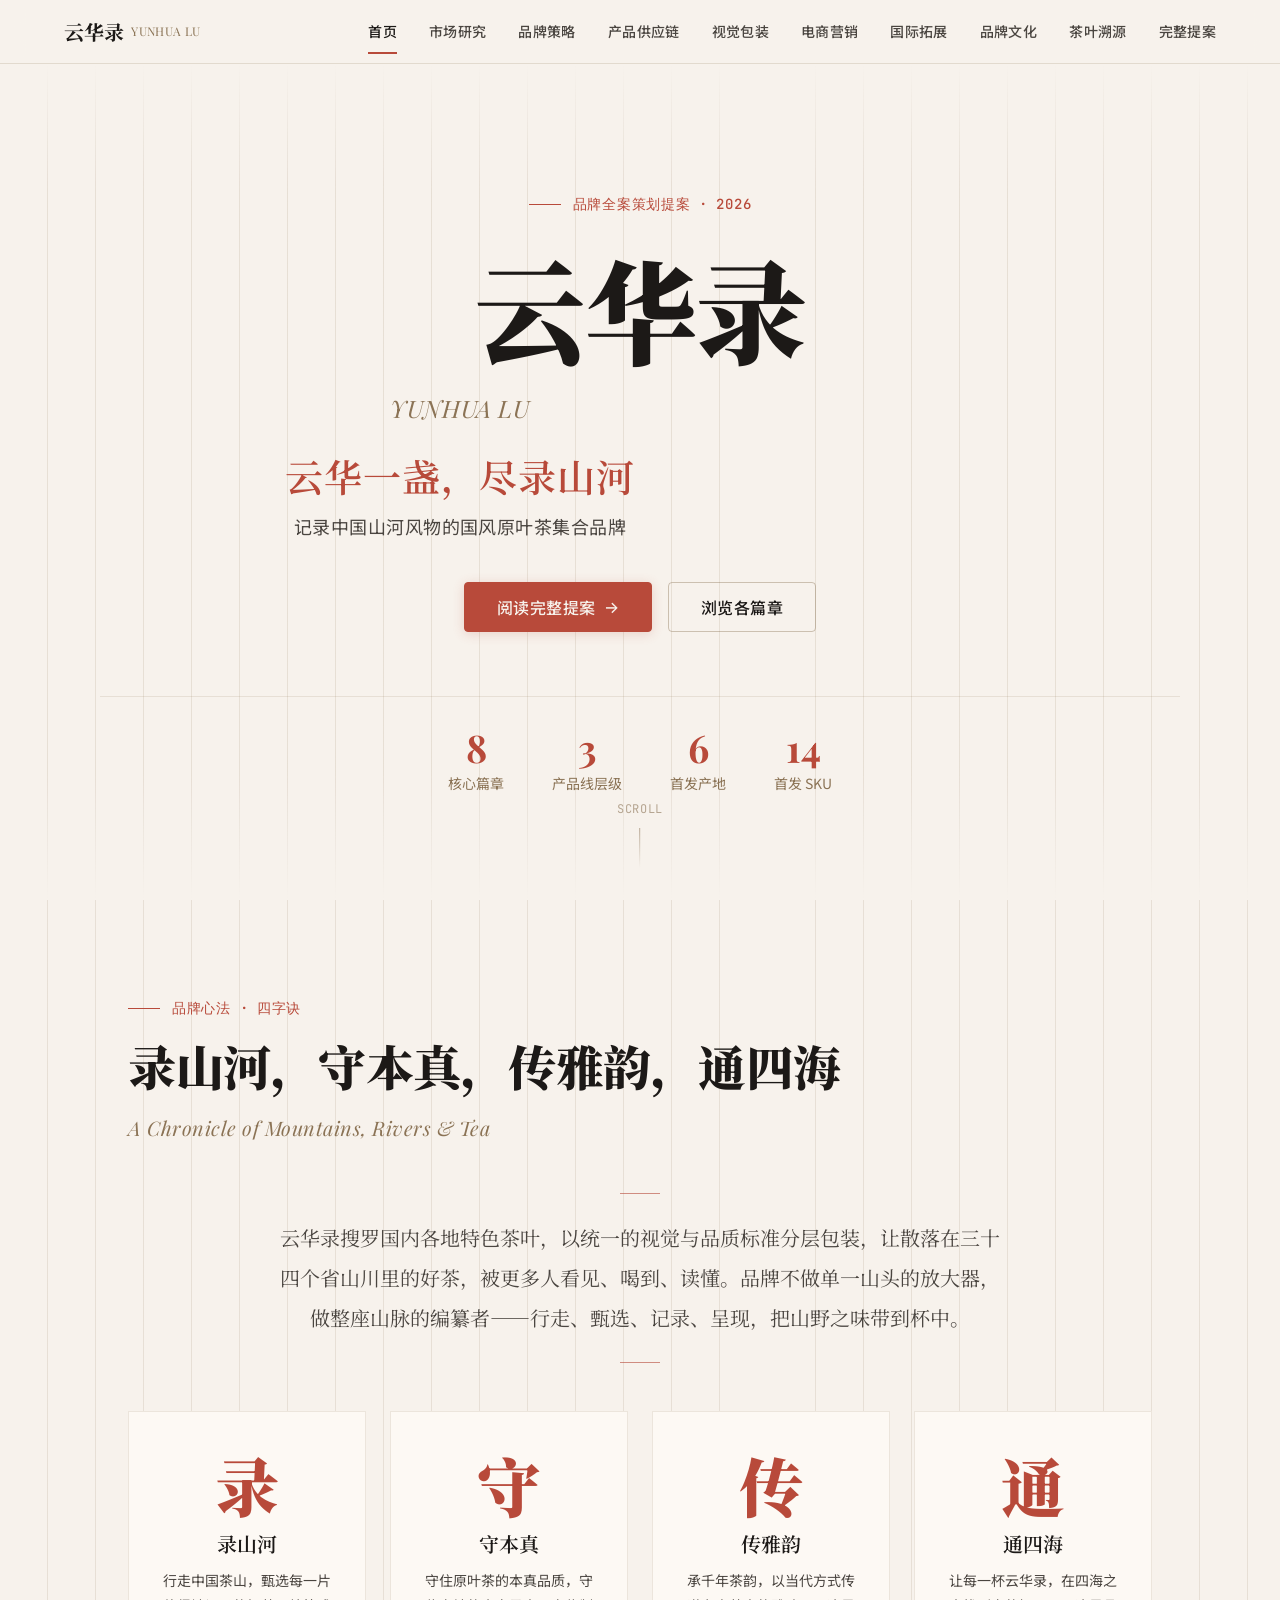
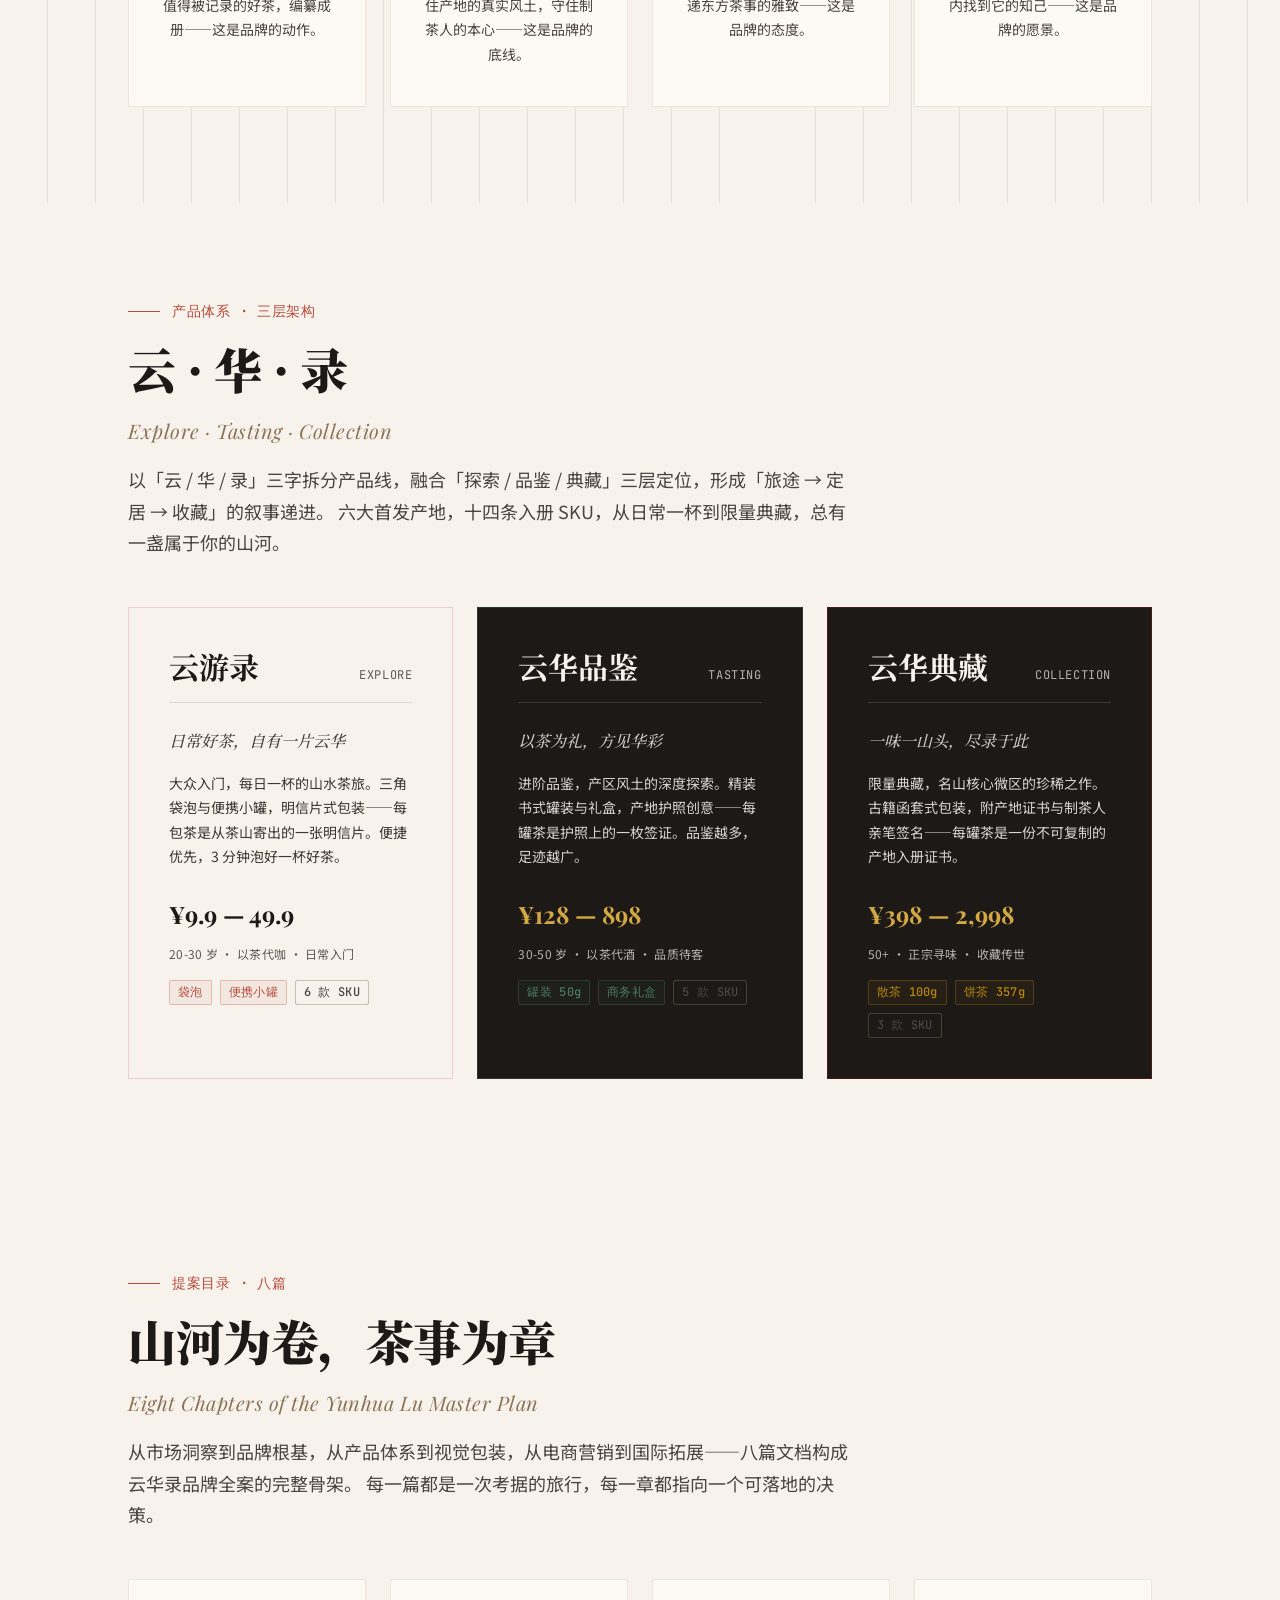
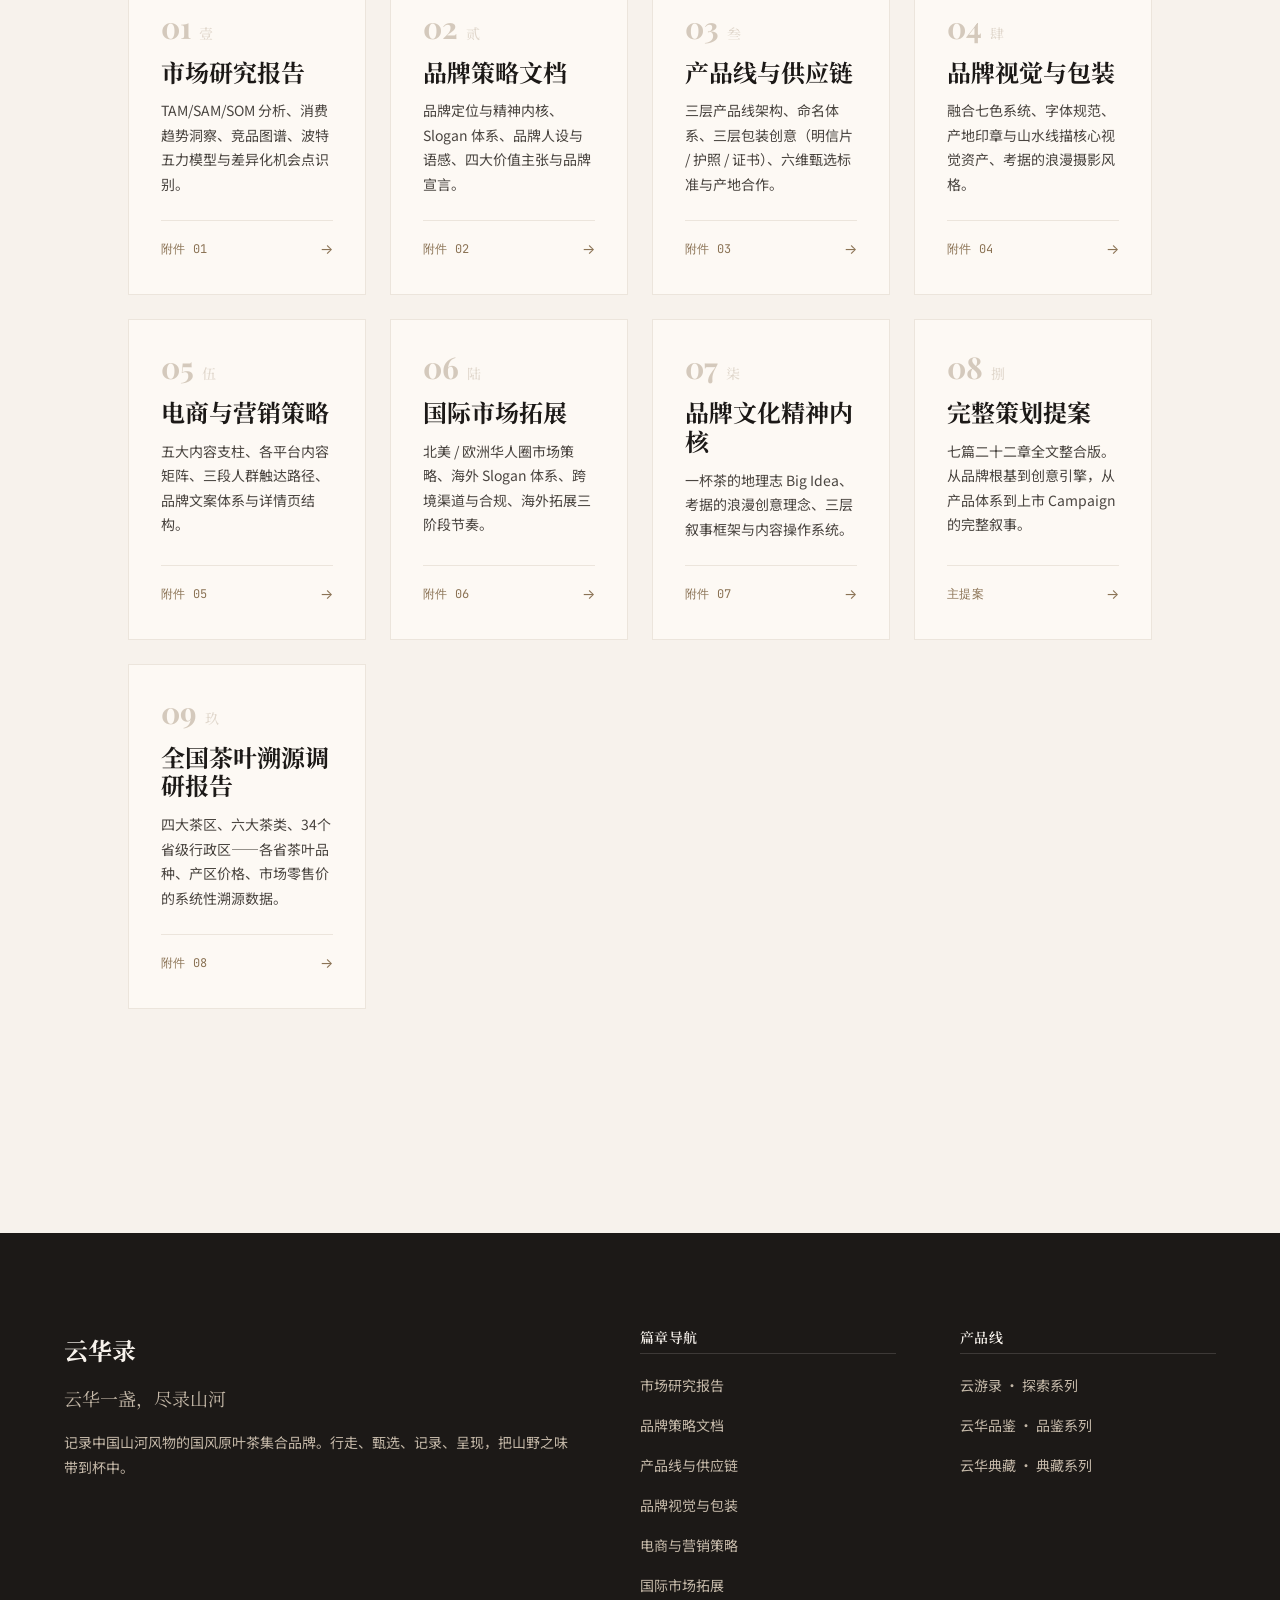
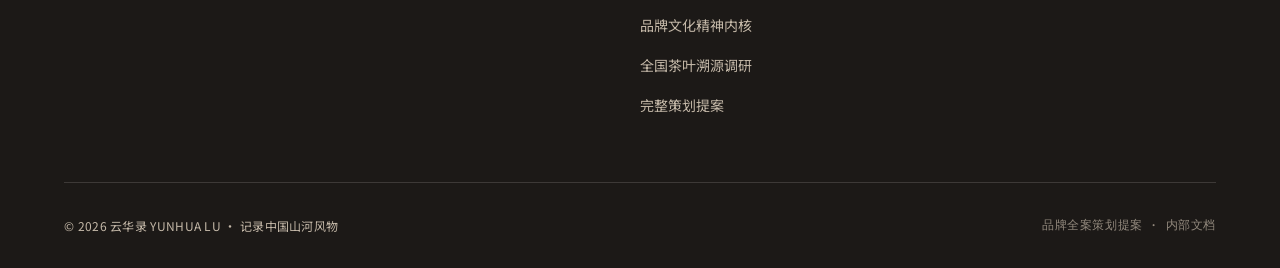
==== commit df23b659: "feat: 新增全国茶叶溯源调研报告页面 + 全站导航更新 - 新增 pages/tea-trace-report.html（677行Markdown → 6篇51张表格的品牌级HTML） - 全站1" ====
--- a/index.html
+++ b/index.html
@@ -193,6 +193,7 @@
         <li><a href="pages/ecommerce-marketing.html" class="nav-link">电商营销</a></li>
         <li><a href="pages/international.html" class="nav-link">国际拓展</a></li>
         <li><a href="pages/brand-culture.html" class="nav-link">品牌文化</a></li>
+        <li><a href="pages/tea-trace-report.html" class="nav-link">茶叶溯源</a></li>
         <li><a href="pages/full-proposal.html" class="nav-link">完整提案</a></li>
       </ul>
 
@@ -213,6 +214,7 @@
       <li><a href="pages/ecommerce-marketing.html" class="nav-drawer-link">电商营销</a></li>
       <li><a href="pages/international.html" class="nav-drawer-link">国际拓展</a></li>
       <li><a href="pages/brand-culture.html" class="nav-drawer-link">品牌文化</a></li>
+      <li><a href="pages/tea-trace-report.html" class="nav-drawer-link">茶叶溯源</a></li>
       <li><a href="pages/full-proposal.html" class="nav-drawer-link">完整提案</a></li>
     </ul>
   </div>
@@ -488,6 +490,17 @@
               <span class="chapter-card-arrow">→</span>
             </div>
           </a>
+
+          <!-- 篇章 09 -->
+          <a href="pages/tea-trace-report.html" class="chapter-card reveal reveal-delay-4">
+            <div class="chapter-card-num">09<span class="chapter-card-num-cn">玖</span></div>
+            <h3 class="chapter-card-title">全国茶叶溯源调研报告</h3>
+            <p class="chapter-card-desc">四大茶区、六大茶类、34个省级行政区——各省茶叶品种、产区价格、市场零售价的系统性溯源数据。</p>
+            <div class="chapter-card-footer">
+              <span class="chapter-card-tag">附件 08</span>
+              <span class="chapter-card-arrow">→</span>
+            </div>
+          </a>
         </div>
       </div>
     </section>
@@ -518,6 +531,7 @@
             <li><a href="pages/ecommerce-marketing.html" class="footer-nav-link">电商与营销策略</a></li>
             <li><a href="pages/international.html" class="footer-nav-link">国际市场拓展</a></li>
             <li><a href="pages/brand-culture.html" class="footer-nav-link">品牌文化精神内核</a></li>
+            <li><a href="pages/tea-trace-report.html" class="footer-nav-link">全国茶叶溯源调研</a></li>
             <li><a href="pages/full-proposal.html" class="footer-nav-link">完整策划提案</a></li>
           </ul>
         </div>
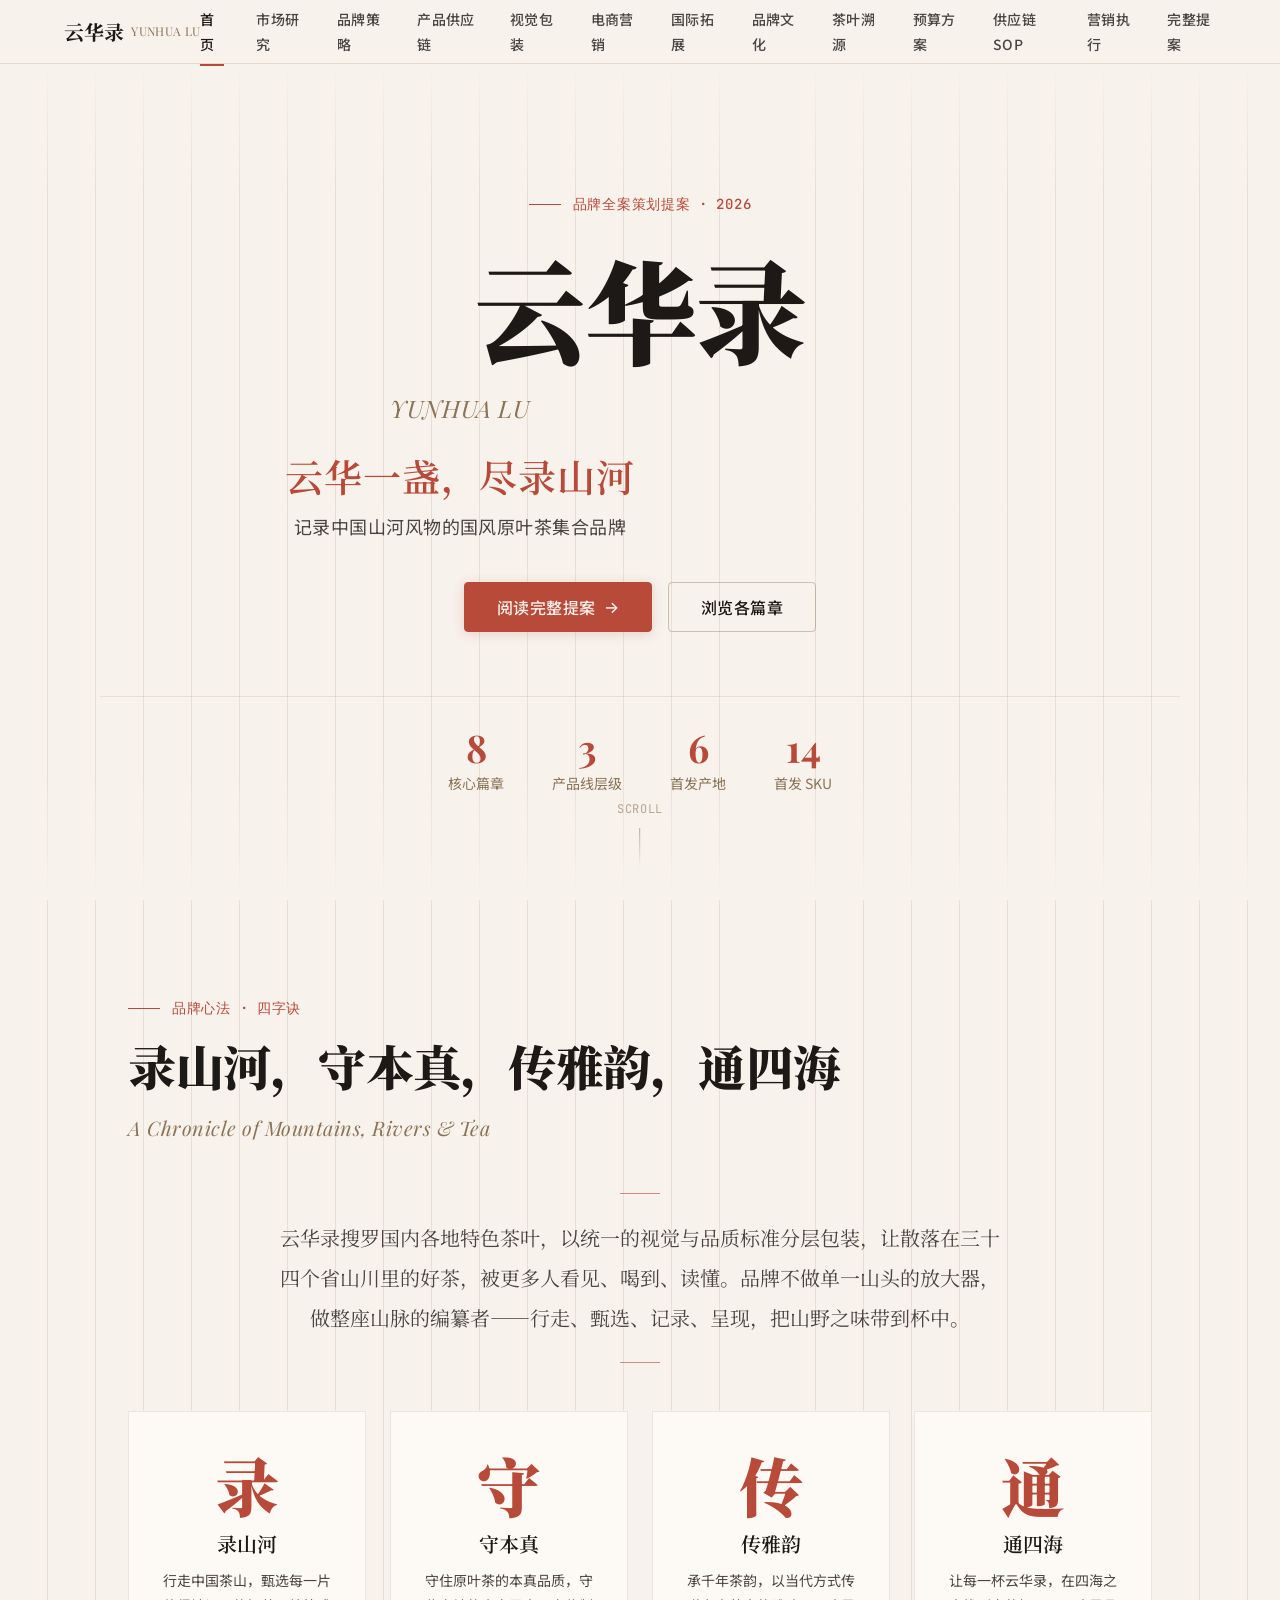
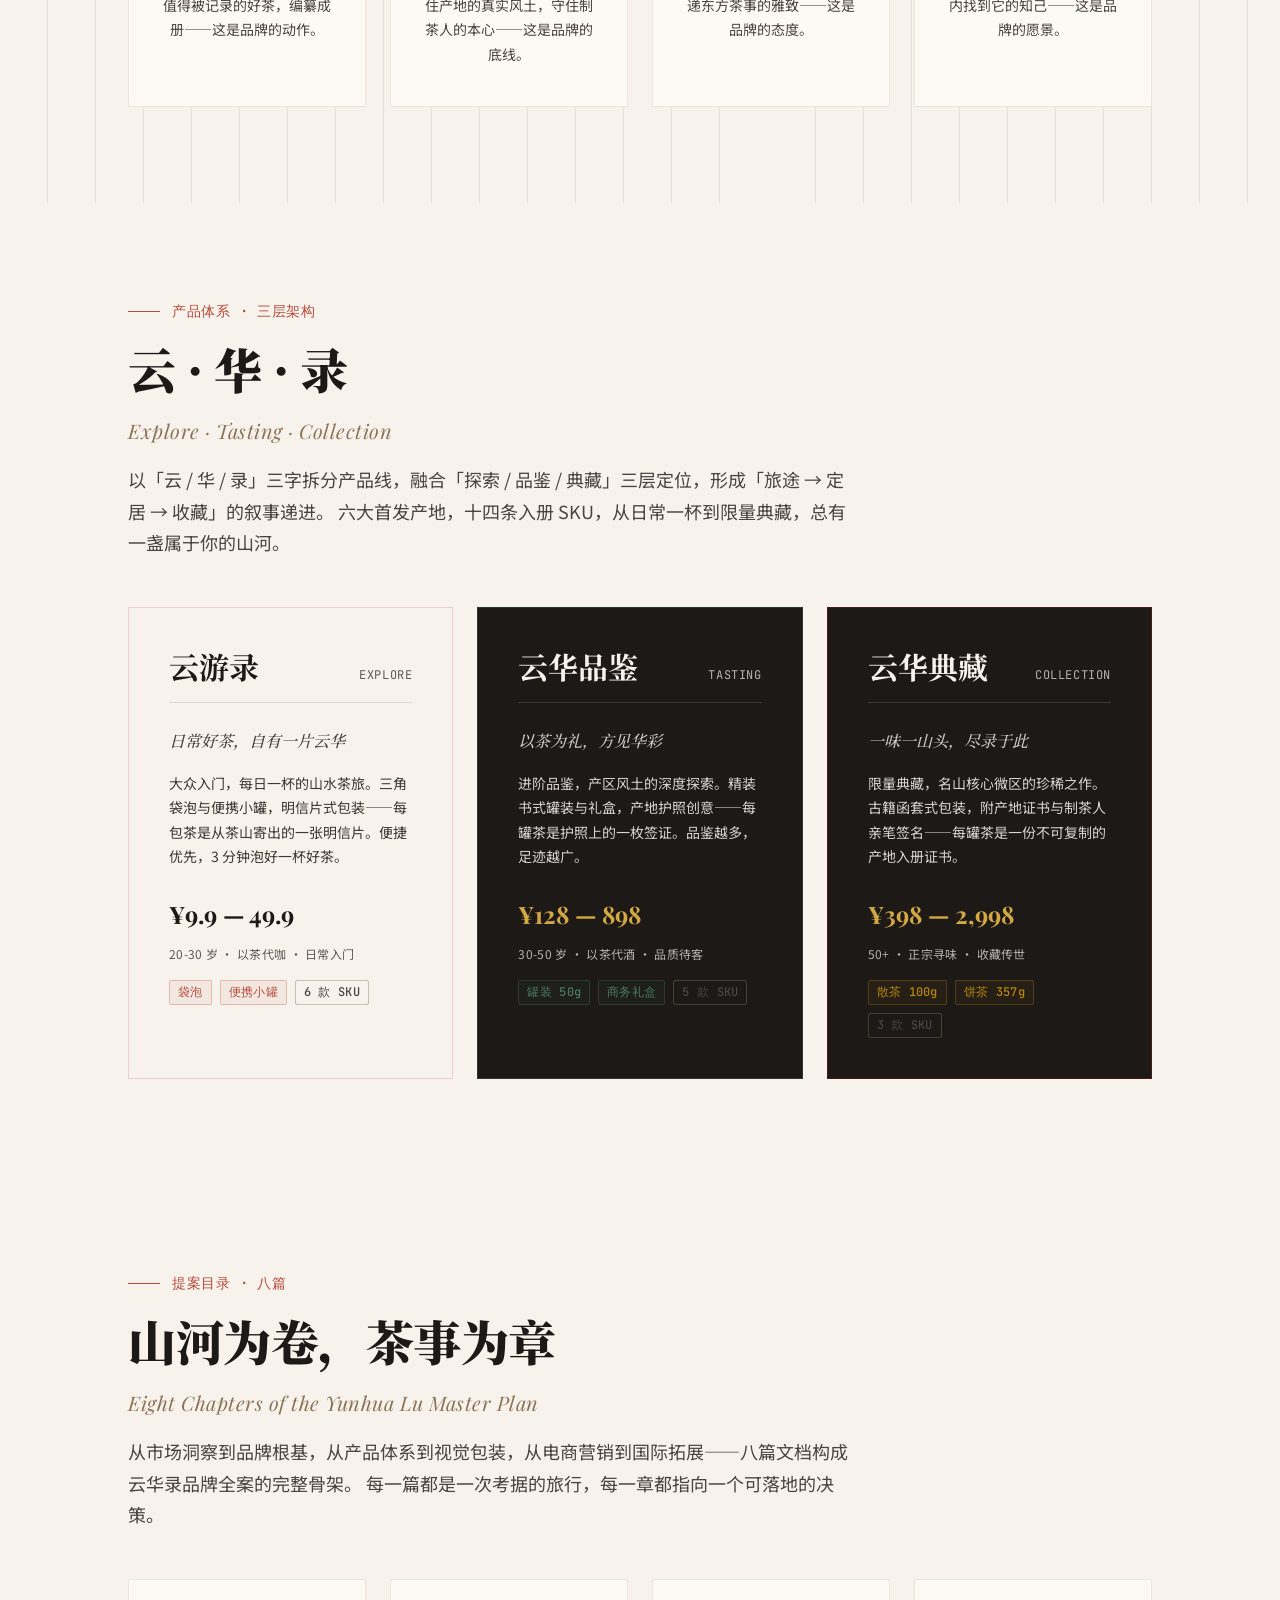
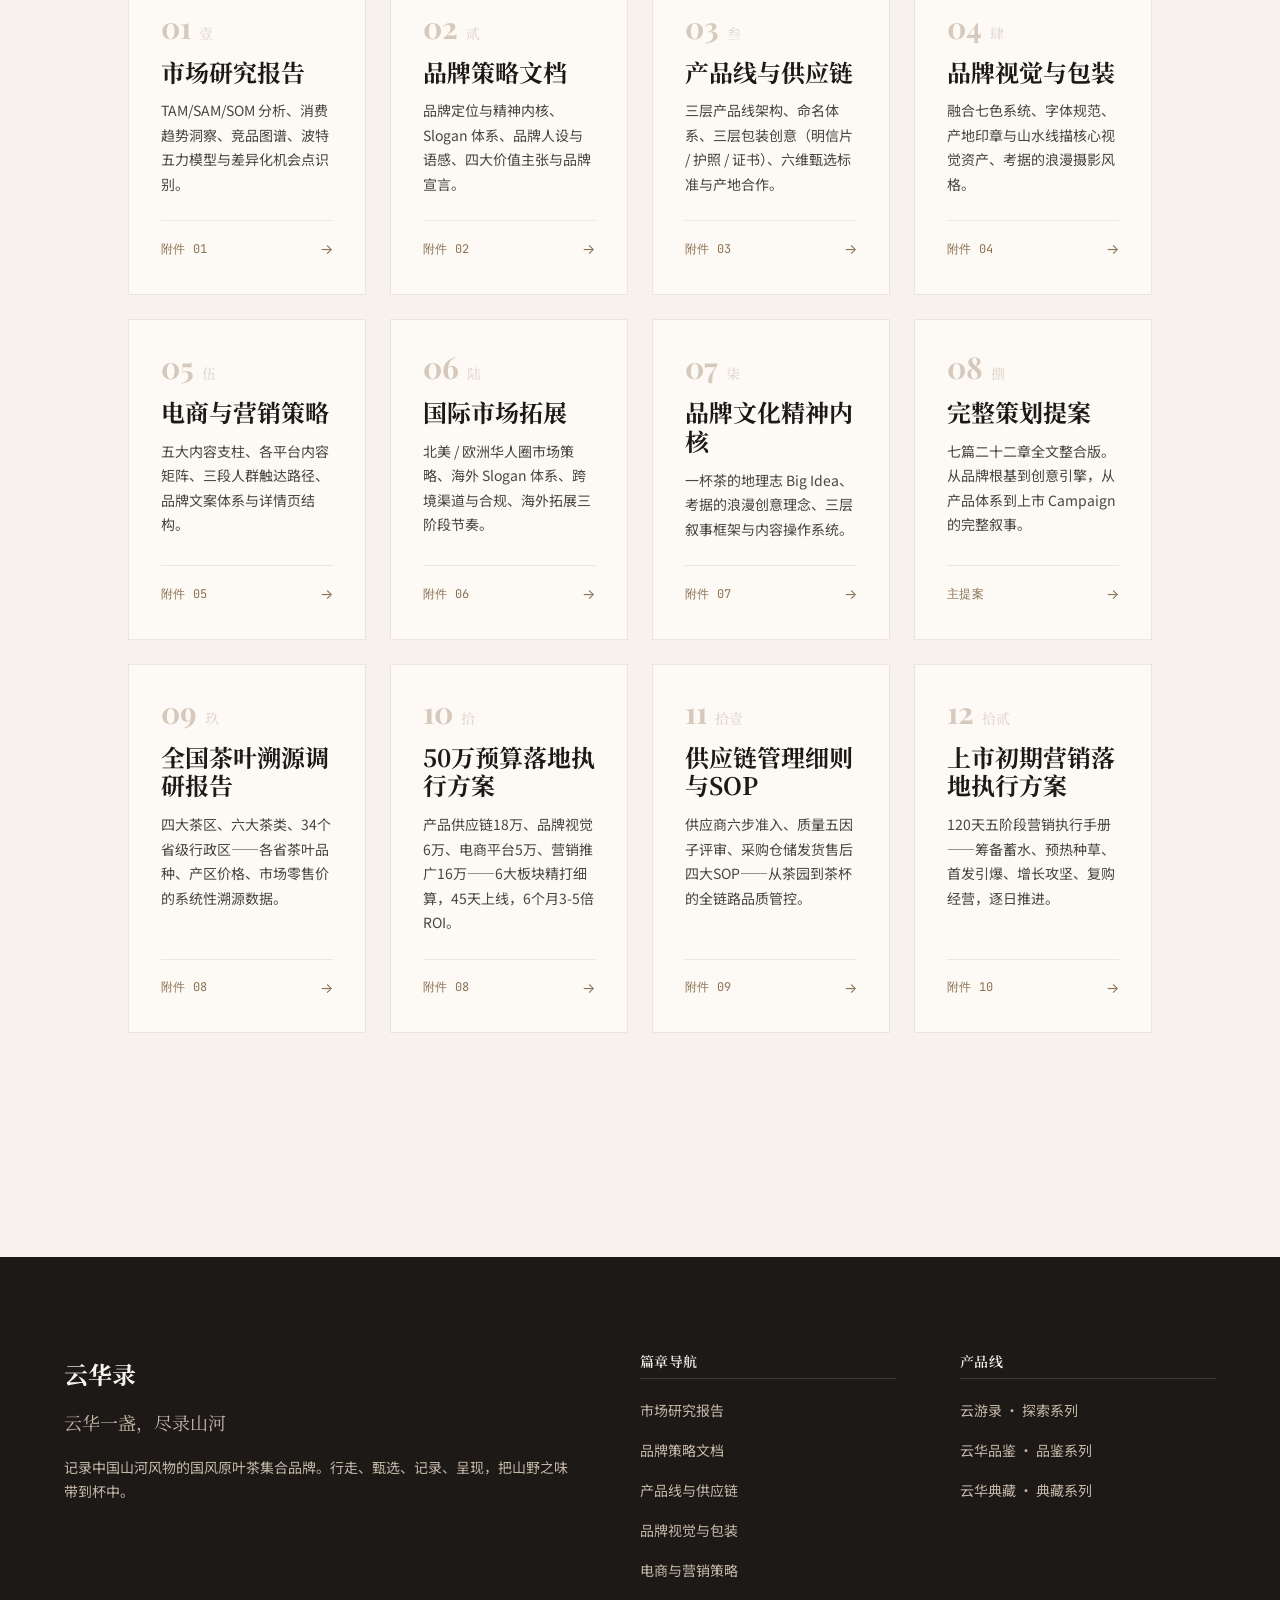
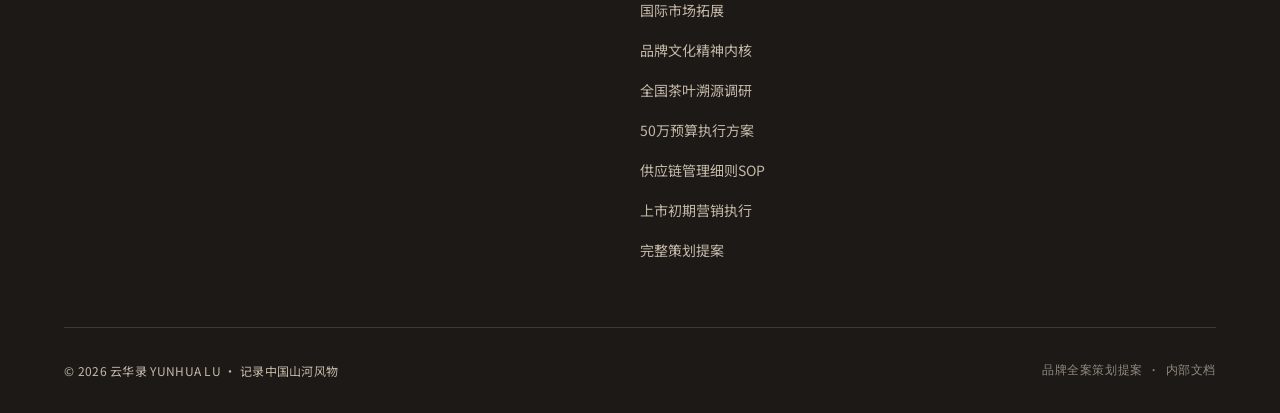
==== commit 5b22c5dc: "feat: 新增三份执行方案页面 + 全站导航更新 - 新增 pages/budget-execution.html（拾/10 50万预算落地执行方案，10篇章27表格） - 新增 pages/sup" ====
--- a/index.html
+++ b/index.html
@@ -194,6 +194,9 @@
         <li><a href="pages/international.html" class="nav-link">国际拓展</a></li>
         <li><a href="pages/brand-culture.html" class="nav-link">品牌文化</a></li>
         <li><a href="pages/tea-trace-report.html" class="nav-link">茶叶溯源</a></li>
+<li><a href="pages/budget-execution.html" class="nav-link">预算方案</a></li>
+<li><a href="pages/supply-chain-sop.html" class="nav-link">供应链SOP</a></li>
+<li><a href="pages/marketing-execution.html" class="nav-link">营销执行</a></li>
         <li><a href="pages/full-proposal.html" class="nav-link">完整提案</a></li>
       </ul>
 
@@ -215,6 +218,9 @@
       <li><a href="pages/international.html" class="nav-drawer-link">国际拓展</a></li>
       <li><a href="pages/brand-culture.html" class="nav-drawer-link">品牌文化</a></li>
       <li><a href="pages/tea-trace-report.html" class="nav-drawer-link">茶叶溯源</a></li>
+<li><a href="pages/budget-execution.html" class="nav-drawer-link">预算方案</a></li>
+<li><a href="pages/supply-chain-sop.html" class="nav-drawer-link">供应链SOP</a></li>
+<li><a href="pages/marketing-execution.html" class="nav-drawer-link">营销执行</a></li>
       <li><a href="pages/full-proposal.html" class="nav-drawer-link">完整提案</a></li>
     </ul>
   </div>
@@ -498,6 +504,39 @@
             <p class="chapter-card-desc">四大茶区、六大茶类、34个省级行政区——各省茶叶品种、产区价格、市场零售价的系统性溯源数据。</p>
             <div class="chapter-card-footer">
               <span class="chapter-card-tag">附件 08</span>
+              <span class="chapter-card-arrow">→</span>
+            </div>
+          </a>
+
+          <!-- 篇章 10 -->
+          <a href="pages/budget-execution.html" class="chapter-card reveal reveal-delay-4">
+            <div class="chapter-card-num">10<span class="chapter-card-num-cn">拾</span></div>
+            <h3 class="chapter-card-title">50万预算落地执行方案</h3>
+            <p class="chapter-card-desc">产品供应链18万、品牌视觉6万、电商平台5万、营销推广16万——6大板块精打细算，45天上线，6个月3-5倍ROI。</p>
+            <div class="chapter-card-footer">
+              <span class="chapter-card-tag">附件 08</span>
+              <span class="chapter-card-arrow">→</span>
+            </div>
+          </a>
+
+          <!-- 篇章 11 -->
+          <a href="pages/supply-chain-sop.html" class="chapter-card reveal reveal-delay-4">
+            <div class="chapter-card-num">11<span class="chapter-card-num-cn">拾壹</span></div>
+            <h3 class="chapter-card-title">供应链管理细则与SOP</h3>
+            <p class="chapter-card-desc">供应商六步准入、质量五因子评审、采购仓储发货售后四大SOP——从茶园到茶杯的全链路品质管控。</p>
+            <div class="chapter-card-footer">
+              <span class="chapter-card-tag">附件 09</span>
+              <span class="chapter-card-arrow">→</span>
+            </div>
+          </a>
+
+          <!-- 篇章 12 -->
+          <a href="pages/marketing-execution.html" class="chapter-card reveal reveal-delay-4">
+            <div class="chapter-card-num">12<span class="chapter-card-num-cn">拾贰</span></div>
+            <h3 class="chapter-card-title">上市初期营销落地执行方案</h3>
+            <p class="chapter-card-desc">120天五阶段营销执行手册——筹备蓄水、预热种草、首发引爆、增长攻坚、复购经营，逐日推进。</p>
+            <div class="chapter-card-footer">
+              <span class="chapter-card-tag">附件 10</span>
               <span class="chapter-card-arrow">→</span>
             </div>
           </a>
@@ -532,6 +571,9 @@
             <li><a href="pages/international.html" class="footer-nav-link">国际市场拓展</a></li>
             <li><a href="pages/brand-culture.html" class="footer-nav-link">品牌文化精神内核</a></li>
             <li><a href="pages/tea-trace-report.html" class="footer-nav-link">全国茶叶溯源调研</a></li>
+<li><a href="pages/budget-execution.html" class="footer-nav-link">50万预算执行方案</a></li>
+<li><a href="pages/supply-chain-sop.html" class="footer-nav-link">供应链管理细则SOP</a></li>
+<li><a href="pages/marketing-execution.html" class="footer-nav-link">上市初期营销执行</a></li>
             <li><a href="pages/full-proposal.html" class="footer-nav-link">完整策划提案</a></li>
           </ul>
         </div>
